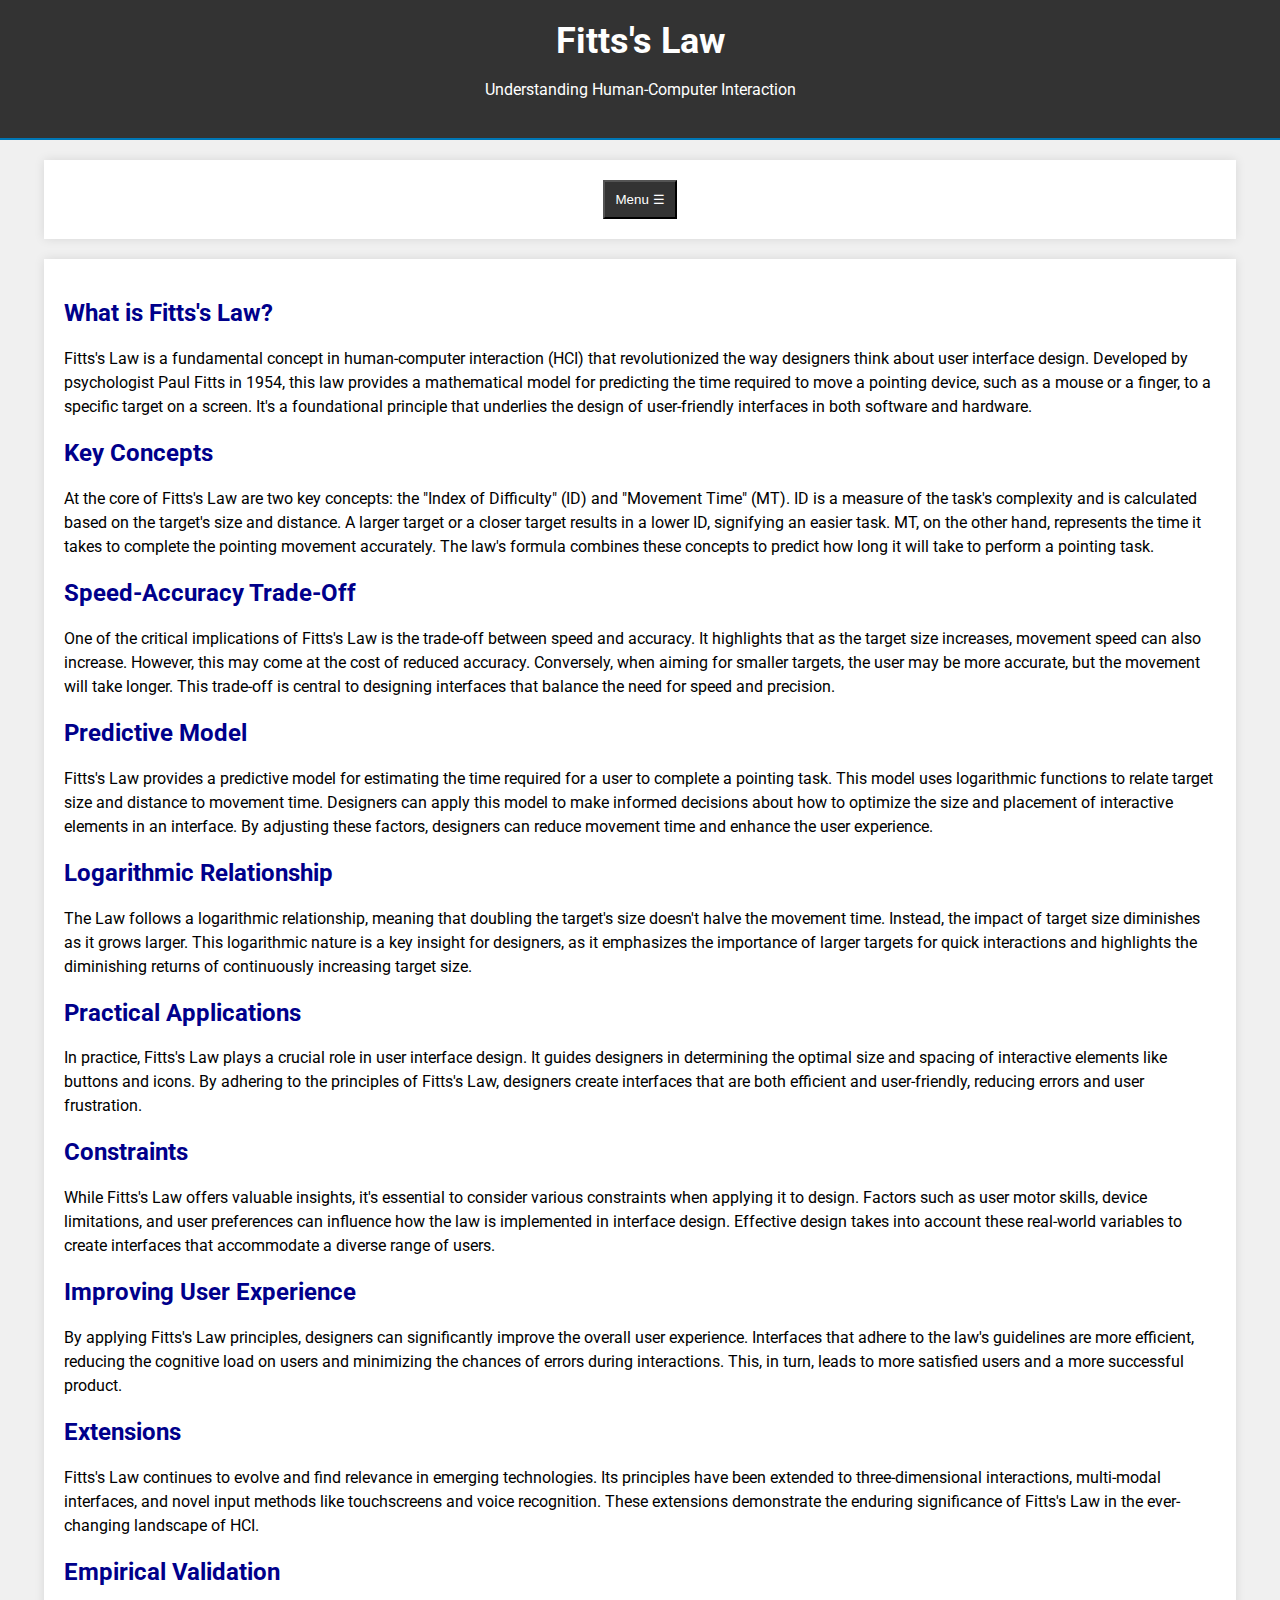
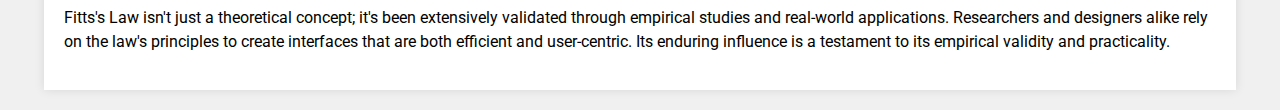
==== index.html @ daea5f19 "add basic styles and page text content" ====
<!DOCTYPE html>
<html lang="en">

<head>
  <meta charset="UTF-8">
  <meta name="viewport" content="width=device-width, initial-scale=1.0">
  <title>Fitts's Law - Understanding Human-Computer Interaction</title>
  <link rel="stylesheet" href="./styles/css/style.css">
  <meta name="description"
    content="Learn about Fitts's Law, a fundamental principle in human-computer interaction (HCI) and ergonomics that describes the relationship between target size, distance, and interaction time.">
  <meta name="keywords" content="Fitts's Law, HCI, human-computer interaction, ergonomics, user interface design">
  <meta name="author" content="Your Name">
  <meta name="robots" content="index, follow">
  <meta name="googlebot" content="index, follow">
  <meta name="bingbot" content="index, follow">
  <meta name="apple-mobile-web-app-capable" content="yes">
  <meta name="theme-color" content="#333">
  <link rel="icon" type="image/png" href="favicon.png"> <!-- Replace with your favicon image -->
  <link rel="canonical" href="https://www.yourwebsite.com/fitts-law"> <!-- Replace with your website URL -->
  <link href="https://fonts.googleapis.com/css?family=Roboto:400,700&display=swap" rel="stylesheet">
</head>

<body>
  <header>
    <h1>Fitts's Law</h1>
    <p>Understanding Human-Computer Interaction</p>
  </header>
  <div class="menu-container">
    <button class="menu-button" id="toggleMenuButton">Menu &#9776;</button>
  </div>
  <nav>
    <a href="#whatis">What is Fitts's Law?</a>
    <a href="#keyconcepts">Key Concepts</a>
    <a href="#speedaccuracy">Speed-Accuracy Trade-Off</a>
    <a href="#predictivemodel">Predictive Model</a>
    <a href="#logarithmic">Logarithmic Relationship</a>
    <a href="#practicalapplications">Practical Applications</a>
    <a href="#constraints">Constraints</a>
    <a href="#userexperience">Improving User Experience</a>
    <a href="#extensions">Extensions</a>
    <a href="#validation">Empirical Validation</a>
  </nav>
  <div class="container">
    <section id="whatis">
      <h2 style="color: #0077B6;">What is Fitts's Law?</h2>
      <p>Fitts's Law is a fundamental concept in human-computer interaction (HCI) that revolutionized the way designers
        think
        about user interface design. Developed by psychologist Paul Fitts in 1954, this law provides a mathematical
        model
        for predicting the time required to move a pointing device, such as a mouse or a finger, to a specific target on
        a
        screen. It's a foundational principle that underlies the design of user-friendly interfaces in both software and
        hardware.</p>
    </section>
    <section id="keyconcepts">
      <h2 style="color: #41B883;">Key Concepts</h2>
      <p>At the core of Fitts's Law are two key concepts: the "Index of Difficulty" (ID) and "Movement Time" (MT). ID is
        a
        measure of the task's complexity and is calculated based on the target's size and distance. A larger target or a
        closer target results in a lower ID, signifying an easier task. MT, on the other hand, represents the time it
        takes
        to complete the pointing movement accurately. The law's formula combines these concepts to predict how long it
        will
        take to perform a pointing task.</p>
    </section>
    <section id="speedaccuracy">
      <h2 style="color: #FFAA00;">Speed-Accuracy Trade-Off</h2>
      <p>One of the critical implications of Fitts's Law is the trade-off between speed and accuracy. It highlights that
        as
        the target size increases, movement speed can also increase. However, this may come at the cost of reduced
        accuracy.
        Conversely, when aiming for smaller targets, the user may be more accurate, but the movement will take longer.
        This
        trade-off is central to designing interfaces that balance the need for speed and precision.</p>
    </section>
    <section id="predictivemodel">
      <h2 style="color: #0077B6;">Predictive Model</h2>
      <p>
        Fitts's Law provides a predictive model for estimating the time required for a user to complete a pointing task.
        This model uses logarithmic functions to relate target size and distance to movement time. Designers can apply
        this
        model to make informed decisions about how to optimize the size and placement of interactive elements in an
        interface. By adjusting these factors, designers can reduce movement time and enhance the user experience.
      </p>
    </section>
    <section id="logarithmic">
      <h2 style="color: #41B883;">Logarithmic Relationship</h2>
      <p>The Law follows a logarithmic relationship, meaning that doubling the target's size doesn't halve the movement
        time.
        Instead, the impact of target size diminishes as it grows larger. This logarithmic nature is a key insight for
        designers, as it emphasizes the importance of larger targets for quick interactions and highlights the
        diminishing
        returns of continuously increasing target size.</p>
    </section>
    <section id="practicalapplications">
      <h2 style="color: #FFAA00;">Practical Applications</h2>
      <p> In practice, Fitts's Law plays a crucial role in user interface design. It guides designers in determining the
        optimal size and spacing of interactive elements like buttons and icons. By adhering to the principles of
        Fitts's
        Law, designers create interfaces that are both efficient and user-friendly, reducing errors and user
        frustration.</p>
    </section>
    <section id="constraints">
      <h2 style="color: #0077B6;">Constraints</h2>
      <p>While Fitts's Law offers valuable insights, it's essential to consider various constraints when applying it to
        design. Factors such as user motor skills, device limitations, and user preferences can influence how the law is
        implemented in interface design. Effective design takes into account these real-world variables to create
        interfaces
        that accommodate a diverse range of users.
      </p>
    </section>
    <section id="userexperience">
      <h2 style="color: #41B883;">Improving User Experience</h2>
      <p>By applying Fitts's Law principles, designers can significantly improve the overall user experience. Interfaces
        that
        adhere to the law's guidelines are more efficient, reducing the cognitive load on users and minimizing the
        chances
        of errors during interactions. This, in turn, leads to more satisfied users and a more successful product.</p>
    </section>
    <section id="extensions">
      <h2 style="color: #FFAA00;">Extensions</h2>
      <p>Fitts's Law continues to evolve and find relevance in emerging technologies. Its principles have been extended
        to
        three-dimensional interactions, multi-modal interfaces, and novel input methods like touchscreens and voice
        recognition. These extensions demonstrate the enduring significance of Fitts's Law in the ever-changing
        landscape of
        HCI.</p>
    </section>
    <section id="validation">
      <h2 style="color: #0077B6;">Empirical Validation</h2>
      <p>Fitts's Law isn't just a theoretical concept; it's been extensively validated through empirical studies and
        real-world applications. Researchers and designers alike rely on the law's principles to create interfaces
        that are both efficient and user-centric. Its enduring influence is a testament to its empirical validity and
        practicality.</p>
    </section>
  </div>
  <script>
    const menuButton = document.getElementById("toggleMenuButton");
    const nav = document.querySelector("nav");

    menuButton.addEventListener("click", () => {
      nav.style.display = nav.style.display === "block" ? "none" : "block";
    });
  </script>
</body>

</html>

<!-- Primary Color (Blue):

Hex Code: #0077B6
Description: This is a medium to dark blue color, which provides a strong and appealing primary color for your design.
Secondary Color (Green):

Hex Code: #41B883
Description: This green color is distinct from the primary color and provides a visually appealing contrast.
Accent Color (Orange):

Hex Code: #FFAA00
Description: An orange accent color adds vibrancy and contrast to your design without causing confusion for colorblind users.
Neutral Background (Gray):

Hex Code: #333333
Description: A dark gray background color serves as a visually comfortable and accessible backdrop for your content. -->
---- styles/css/style.css ----
body,
html {
  padding: 0;
  margin: 0;
}

.hero {
  background-color: #D1E5A8;
}

body {
  font-family: "Roboto", sans-serif;
  margin: 0;
  padding: 0;
  background-color: #f0f0f0;
}

header {
  background-color: #333;
  color: #fff;
  text-align: center;
  padding: 20px 0;
  /* Improved header styles */
  border-bottom: 2px solid #0077B6;
}

h1 {
  font-size: 36px;
  margin: 0;
}

.container, .menu-container {
  max-width: 90%;
  margin: 20px auto;
  padding: 20px;
  background-color: #fff;
  box-shadow: 0px 0px 10px rgba(0, 0, 0, 0.1);
}

h2 {
  font-size: 24px;
  margin-top: 20px;
  /* Section color */
  color: darkblue !important;
}

h3 {
  font-size: 20px;
  margin-top: 10px;
  /* Section color */
  color: #FFAA00; /* Orange */
}

p {
  font-size: 16px;
  line-height: 1.5;
}

ul {
  list-style-type: disc;
  margin-left: 20px;
}

nav {
  background-color: #333;
  color: #fff;
  text-align: center;
  padding: 10px 0;
  display: none;
  /* Refined navigation menu styles */
  border-top: 2px solid #0077B6;
}

nav a {
  color: #fff;
  text-decoration: none;
  margin: 0 20px;
  font-weight: bold;
  font-size: 18px;
  /* Smooth hover effect */
  transition: color 0.3s ease-in-out;
}

nav a:hover {
  text-decoration: underline;
  color: #0077B6; /* Accent color */
}

.menu-button {
  background-color: #333;
  color: #fff;
  padding: 10px;
  cursor: pointer;
}

.menu-button:hover {
  background-color: #444;
}

/* Center-align the menu button using flexbox */
.menu-container {
  display: flex;
  justify-content: center;
  align-items: center;
}/*# sourceMappingURL=style.css.map */
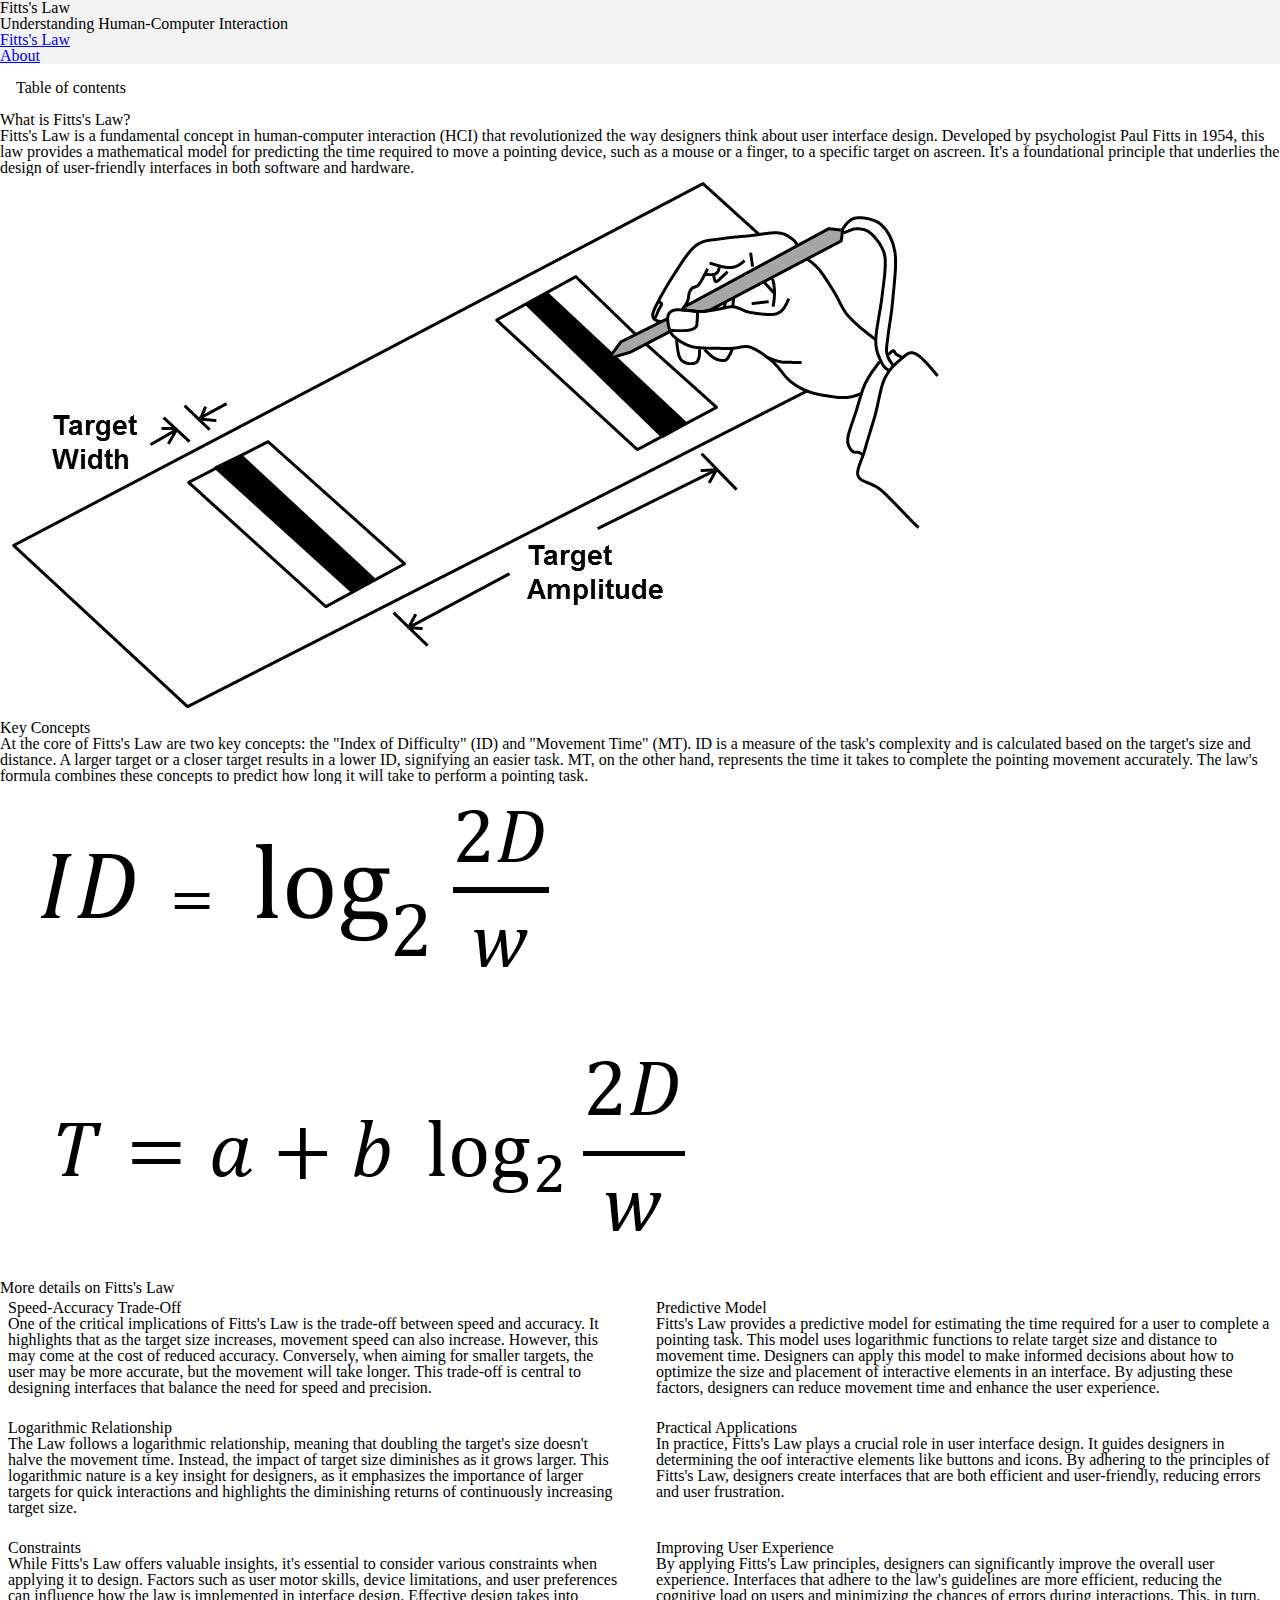
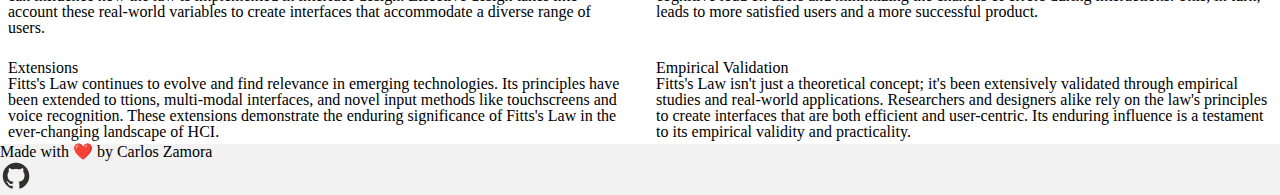
==== commit b628db9d: "add new page and remove innecesary code" ====
--- a/index.html
+++ b/index.html
@@ -6,159 +6,184 @@
   <meta name="viewport" content="width=device-width, initial-scale=1.0">
   <title>Fitts's Law - Understanding Human-Computer Interaction</title>
   <link rel="stylesheet" href="./styles/css/style.css">
-  <meta name="description"
-    content="Learn about Fitts's Law, a fundamental principle in human-computer interaction (HCI) and ergonomics that describes the relationship between target size, distance, and interaction time.">
-  <meta name="keywords" content="Fitts's Law, HCI, human-computer interaction, ergonomics, user interface design">
-  <meta name="author" content="Your Name">
-  <meta name="robots" content="index, follow">
-  <meta name="googlebot" content="index, follow">
-  <meta name="bingbot" content="index, follow">
-  <meta name="apple-mobile-web-app-capable" content="yes">
-  <meta name="theme-color" content="#333">
-  <link rel="icon" type="image/png" href="favicon.png"> <!-- Replace with your favicon image -->
-  <link rel="canonical" href="https://www.yourwebsite.com/fitts-law"> <!-- Replace with your website URL -->
-  <link href="https://fonts.googleapis.com/css?family=Roboto:400,700&display=swap" rel="stylesheet">
 </head>
 
 <body>
-  <header>
+  <header class="header">
     <h1>Fitts's Law</h1>
     <p>Understanding Human-Computer Interaction</p>
+    <nav>
+      <ul>
+        <li><a href="./index.html">Fitts's Law</a></li>
+        <li><a href="./about.html">About</a></li>
+      </ul>
+    </nav>
   </header>
-  <div class="menu-container">
-    <button class="menu-button" id="toggleMenuButton">Menu &#9776;</button>
-  </div>
-  <nav>
-    <a href="#whatis">What is Fitts's Law?</a>
-    <a href="#keyconcepts">Key Concepts</a>
-    <a href="#speedaccuracy">Speed-Accuracy Trade-Off</a>
-    <a href="#predictivemodel">Predictive Model</a>
-    <a href="#logarithmic">Logarithmic Relationship</a>
-    <a href="#practicalapplications">Practical Applications</a>
-    <a href="#constraints">Constraints</a>
-    <a href="#userexperience">Improving User Experience</a>
-    <a href="#extensions">Extensions</a>
-    <a href="#validation">Empirical Validation</a>
-  </nav>
-  <div class="container">
-    <section id="whatis">
-      <h2 style="color: #0077B6;">What is Fitts's Law?</h2>
-      <p>Fitts's Law is a fundamental concept in human-computer interaction (HCI) that revolutionized the way designers
-        think
-        about user interface design. Developed by psychologist Paul Fitts in 1954, this law provides a mathematical
-        model
-        for predicting the time required to move a pointing device, such as a mouse or a finger, to a specific target on
-        a
-        screen. It's a foundational principle that underlies the design of user-friendly interfaces in both software and
-        hardware.</p>
+  <details>
+    <summary>
+      <h2>Table of contents</h2>
+    </summary>
+    <div>
+      <nav>
+        <ul>
+          <li><a href="#what-is">What is Fitts's Law?</a></li>
+          <li><a href="#key-concepts">Key Concepts</a></li>
+          <li>
+            <a href="#more-details">More details on Fitts's Law</a>
+            <ul>
+              <li><a href="#speed-accuracy">Speed-Accuracy Trade-Off</a></li>
+              <li><a href="#predictive-model">Predictive Model</a></li>
+              <li><a href="#logarithmic">Logarithmic Relationship</a></li>
+              <li><a href="#practical-applications">Practical Applications</a></li>
+              <li><a href="#constraints">Constraints</a></li>
+              <li><a href="#user-experience">Improving User Experience</a></li>
+              <li><a href="#extensions">Extensions</a></li>
+              <li><a href="#validation">Empirical Validation</a></li>
+            </ul>
+          </li>
+        </ul>
+      </nav>
+    </div>
+  </details>
+
+  <main>
+    <section id="what-is">
+      <h2>What is Fitts's Law?</h2>
+      <p>
+        Fitts's Law is a fundamental concept in human-computer interaction (HCI) that revolutionized the way designers
+        think about user interface design. Developed by psychologist Paul Fitts in 1954, this law provides a
+        mathematical
+        model for predicting the time required to move a pointing device, such as a mouse or a finger, to a specific
+        target on
+        ascreen. It's a foundational principle that underlies the design of user-friendly interfaces in both software
+        and
+        hardware.
+      </p>
+      <img src="./images/fitts-law.jpg">
     </section>
-    <section id="keyconcepts">
-      <h2 style="color: #41B883;">Key Concepts</h2>
-      <p>At the core of Fitts's Law are two key concepts: the "Index of Difficulty" (ID) and "Movement Time" (MT). ID is
+    <section id="key-concepts">
+      <h2>Key Concepts</h2>
+      <p>
+        At the core of Fitts's Law are two key concepts: the "Index of Difficulty" (ID) and "Movement Time" (MT). ID is
         a
         measure of the task's complexity and is calculated based on the target's size and distance. A larger target or a
         closer target results in a lower ID, signifying an easier task. MT, on the other hand, represents the time it
         takes
         to complete the pointing movement accurately. The law's formula combines these concepts to predict how long it
         will
-        take to perform a pointing task.</p>
+        take to perform a pointing task.
+      </p>
+      <img src="images/formula-id.png">
+      <img src="images/formula-mt.png">
     </section>
-    <section id="speedaccuracy">
-      <h2 style="color: #FFAA00;">Speed-Accuracy Trade-Off</h2>
-      <p>One of the critical implications of Fitts's Law is the trade-off between speed and accuracy. It highlights that
-        as
-        the target size increases, movement speed can also increase. However, this may come at the cost of reduced
-        accuracy.
-        Conversely, when aiming for smaller targets, the user may be more accurate, but the movement will take longer.
-        This
-        trade-off is central to designing interfaces that balance the need for speed and precision.</p>
+    <section>
+      <h2 id="more-details">More details on Fitts's Law</h2>
+      <div class="grid">
+
+
+        <section id="speed-accuracy">
+          <h2>Speed-Accuracy Trade-Off</h2>
+          <p>One of the critical implications of Fitts's Law is the trade-off between speed and accuracy. It highlights
+            that
+            as
+            the target size increases, movement speed can also increase. However, this may come at the cost of reduced
+            accuracy.
+            Conversely, when aiming for smaller targets, the user may be more accurate, but the movement will take
+            longer.
+            This
+            trade-off is central to designing interfaces that balance the need for speed and precision.</p>
+        </section>
+        <section id="predictive-model">
+          <h2>Predictive Model</h2>
+          <p>
+            Fitts's Law provides a predictive model for estimating the time required for a user to complete a pointing
+            task.
+            This model uses logarithmic functions to relate target size and distance to movement time. Designers can
+            apply
+            this
+            model to make informed decisions about how to optimize the size and placement of interactive elements in an
+            interface. By adjusting these factors, designers can reduce movement time and enhance the user experience.
+          </p>
+        </section>
+        <section id="logarithmic">
+          <h2>Logarithmic Relationship</h2>
+          <p>The Law follows a logarithmic relationship, meaning that doubling the target's size doesn't halve the
+            movement
+            time.
+            Instead, the impact of target size diminishes as it grows larger. This logarithmic nature is a key insight
+            for
+            designers, as it emphasizes the importance of larger targets for quick interactions and highlights the
+            diminishing
+            returns of continuously increasing target size.</p>
+        </section>
+        <section id="practical-applications">
+          <h2>Practical Applications</h2>
+          <p> In practice, Fitts's Law plays a crucial role in user interface design. It guides designers in determining
+            the
+            oof interactive elements like buttons and icons. By adhering to the principles of
+            Fitts's
+            Law, designers create interfaces that are both efficient and user-friendly, reducing errors and user
+            frustration.</p>
+        </section>
+        <section id="constraints">
+          <h2>Constraints</h2>
+          <p>While Fitts's Law offers valuable insights, it's essential to consider various constraints when applying it
+            to
+            design. Factors such as user motor skills, device limitations, and user preferences can influence how the
+            law
+            is
+            implemented in interface design. Effective design takes into account these real-world variables to create
+            interfaces
+            that accommodate a diverse range of users.
+          </p>
+        </section>
+        <section id="user-experience">
+          <h2>Improving User Experience</h2>
+          <p>By applying Fitts's Law principles, designers can significantly improve the overall user experience.
+            Interfaces
+            that
+            adhere to the law's guidelines are more efficient, reducing the cognitive load on users and minimizing the
+            chances
+            of errors during interactions. This, in turn, leads to more satisfied users and a more successful product.
+          </p>
+        </section>
+        <section id="extensions">
+          <h2>Extensions</h2>
+          <p>Fitts's Law continues to evolve and find relevance in emerging technologies. Its principles have been
+            extended
+            to
+            ttions, multi-modal interfaces, and novel input methods like touchscreens and voice
+            recognition. These extensions demonstrate the enduring significance of Fitts's Law in the ever-changing
+            landscape of
+            HCI.</p>
+        </section>
+        <section id="validation">
+          <h2>Empirical Validation</h2>
+          <p>Fitts's Law isn't just a theoretical concept; it's been extensively validated through empirical studies and
+            real-world applications. Researchers and designers alike rely on the law's principles to create interfaces
+            that are both efficient and user-centric. Its enduring influence is a testament to its empirical validity
+            and
+            practicality.</p>
+        </section>
+      </div>
     </section>
-    <section id="predictivemodel">
-      <h2 style="color: #0077B6;">Predictive Model</h2>
-      <p>
-        Fitts's Law provides a predictive model for estimating the time required for a user to complete a pointing task.
-        This model uses logarithmic functions to relate target size and distance to movement time. Designers can apply
-        this
-        model to make informed decisions about how to optimize the size and placement of interactive elements in an
-        interface. By adjusting these factors, designers can reduce movement time and enhance the user experience.
-      </p>
-    </section>
-    <section id="logarithmic">
-      <h2 style="color: #41B883;">Logarithmic Relationship</h2>
-      <p>The Law follows a logarithmic relationship, meaning that doubling the target's size doesn't halve the movement
-        time.
-        Instead, the impact of target size diminishes as it grows larger. This logarithmic nature is a key insight for
-        designers, as it emphasizes the importance of larger targets for quick interactions and highlights the
-        diminishing
-        returns of continuously increasing target size.</p>
-    </section>
-    <section id="practicalapplications">
-      <h2 style="color: #FFAA00;">Practical Applications</h2>
-      <p> In practice, Fitts's Law plays a crucial role in user interface design. It guides designers in determining the
-        optimal size and spacing of interactive elements like buttons and icons. By adhering to the principles of
-        Fitts's
-        Law, designers create interfaces that are both efficient and user-friendly, reducing errors and user
-        frustration.</p>
-    </section>
-    <section id="constraints">
-      <h2 style="color: #0077B6;">Constraints</h2>
-      <p>While Fitts's Law offers valuable insights, it's essential to consider various constraints when applying it to
-        design. Factors such as user motor skills, device limitations, and user preferences can influence how the law is
-        implemented in interface design. Effective design takes into account these real-world variables to create
-        interfaces
-        that accommodate a diverse range of users.
-      </p>
-    </section>
-    <section id="userexperience">
-      <h2 style="color: #41B883;">Improving User Experience</h2>
-      <p>By applying Fitts's Law principles, designers can significantly improve the overall user experience. Interfaces
-        that
-        adhere to the law's guidelines are more efficient, reducing the cognitive load on users and minimizing the
-        chances
-        of errors during interactions. This, in turn, leads to more satisfied users and a more successful product.</p>
-    </section>
-    <section id="extensions">
-      <h2 style="color: #FFAA00;">Extensions</h2>
-      <p>Fitts's Law continues to evolve and find relevance in emerging technologies. Its principles have been extended
-        to
-        three-dimensional interactions, multi-modal interfaces, and novel input methods like touchscreens and voice
-        recognition. These extensions demonstrate the enduring significance of Fitts's Law in the ever-changing
-        landscape of
-        HCI.</p>
-    </section>
-    <section id="validation">
-      <h2 style="color: #0077B6;">Empirical Validation</h2>
-      <p>Fitts's Law isn't just a theoretical concept; it's been extensively validated through empirical studies and
-        real-world applications. Researchers and designers alike rely on the law's principles to create interfaces
-        that are both efficient and user-centric. Its enduring influence is a testament to its empirical validity and
-        practicality.</p>
-    </section>
-  </div>
-  <script>
-    const menuButton = document.getElementById("toggleMenuButton");
-    const nav = document.querySelector("nav");
-
-    menuButton.addEventListener("click", () => {
-      nav.style.display = nav.style.display === "block" ? "none" : "block";
-    });
-  </script>
+  </main>
+  <footer class="footer">
+    <p>Made with ❤️ by Carlos Zamora</p>
+    <nav>
+      <ul>
+        <li>
+          <a href="https://github.com/CarlosZamora14">
+            <svg width="32" height="32" viewBox="0 0 32 32" fill="none" xmlns="http://www.w3.org/2000/svg">
+              <path fill-rule="evenodd" clip-rule="evenodd"
+                d="M16.0347 2.66663C8.68936 2.66663 2.73602 8.61996 2.73602 15.9653C2.73602 21.84 6.54536 26.8253 11.8307 28.5853C12.496 28.7053 12.736 28.296 12.736 27.944C12.736 27.628 12.7254 26.7906 12.7214 25.6826C9.02136 26.4853 8.24002 23.8986 8.24002 23.8986C7.63736 22.3626 6.76402 21.9533 6.76402 21.9533C5.55736 21.128 6.85602 21.1466 6.85602 21.1466C8.19202 21.24 8.89202 22.5173 8.89202 22.5173C10.0787 24.5493 12.0067 23.9626 12.7614 23.6226C12.8827 22.7626 13.2294 22.176 13.608 21.844C10.656 21.5093 7.55202 20.368 7.55202 15.2706C7.55202 13.8213 8.07069 12.632 8.91736 11.704C8.78269 11.3666 8.32269 10.0133 9.04936 8.18396C9.04936 8.18396 10.1654 7.82529 12.7054 9.54529C13.7901 9.25019 14.9091 9.09955 16.0334 9.09729C17.1576 9.09912 18.2767 9.24976 19.3614 9.54529C21.9027 7.82396 23.0174 8.18396 23.0174 8.18396C23.744 10.0133 23.288 11.3666 23.1494 11.704C24.0027 12.632 24.5147 13.82 24.5147 15.2706C24.5147 20.3813 21.408 21.504 18.4454 21.8333C18.9187 22.244 19.3454 23.0546 19.3454 24.2946C19.3454 26.0733 19.3294 27.508 19.3294 27.944C19.3294 28.3 19.5667 28.7133 20.2454 28.5826C25.528 26.82 29.3334 21.8386 29.3334 15.9653C29.3334 8.61996 23.38 2.66663 16.0347 2.66663Z"
+                fill="#342F2F" />
+            </svg>
+          </a>
+        </li>
+      </ul>
+    </nav>
+  </footer>
 </body>
 
-</html>
-
-<!-- Primary Color (Blue):
-
-Hex Code: #0077B6
-Description: This is a medium to dark blue color, which provides a strong and appealing primary color for your design.
-Secondary Color (Green):
-
-Hex Code: #41B883
-Description: This green color is distinct from the primary color and provides a visually appealing contrast.
-Accent Color (Orange):
-
-Hex Code: #FFAA00
-Description: An orange accent color adds vibrancy and contrast to your design without causing confusion for colorblind users.
-Neutral Background (Gray):
-
-Hex Code: #333333
-Description: A dark gray background color serves as a visually comfortable and accessible backdrop for your content. -->+</html>--- a/styles/css/style.css
+++ b/styles/css/style.css
@@ -1,105 +1,112 @@
+html,
 body,
-html {
+div,
+span,
+h1,
+h2,
+h3,
+p,
+a,
+ul,
+li,
+img,
+article,
+details,
+figure,
+figcaption,
+footer,
+header,
+nav,
+output,
+section,
+summary {
+  margin: 0;
   padding: 0;
-  margin: 0;
+  border: 0;
+  font-size: 100%;
+  font: inherit;
+  vertical-align: baseline;
 }
 
-.hero {
-  background-color: #D1E5A8;
+article,
+details,
+figcaption,
+figure,
+footer,
+header,
+menu,
+nav,
+section {
+  display: block;
 }
 
 body {
-  font-family: "Roboto", sans-serif;
-  margin: 0;
-  padding: 0;
-  background-color: #f0f0f0;
+  line-height: 1;
 }
 
-header {
-  background-color: #333;
-  color: #fff;
-  text-align: center;
-  padding: 20px 0;
-  /* Improved header styles */
-  border-bottom: 2px solid #0077B6;
+ol,
+ul {
+  list-style: none;
 }
 
-h1 {
-  font-size: 36px;
-  margin: 0;
+html {
+  box-sizing: border-box;
 }
 
-.container, .menu-container {
-  max-width: 90%;
-  margin: 20px auto;
-  padding: 20px;
-  background-color: #fff;
-  box-shadow: 0px 0px 10px rgba(0, 0, 0, 0.1);
+*,
+*::before,
+*::after {
+  box-sizing: inherit;
 }
 
-h2 {
-  font-size: 24px;
-  margin-top: 20px;
-  /* Section color */
-  color: darkblue !important;
+img {
+  max-width: 100%;
 }
 
-h3 {
-  font-size: 20px;
-  margin-top: 10px;
-  /* Section color */
-  color: #FFAA00; /* Orange */
+:root {
+  --green-clr: #44AA99;
+  --yellow-clr: #DDCC77;
+  --pink-clr: #CC6677;
+  --purple-clr: #AA4499;
+  --blue-clr: #0872A7;
+  --light-clr: #F2F2F2;
+  --white-clr: #FFFFFF;
+  --gray-clr: #807E7E;
+  --black-color: #342F2F;
 }
 
-p {
-  font-size: 16px;
-  line-height: 1.5;
+.header {
+  background-color: var(--light-clr);
 }
 
-ul {
-  list-style-type: disc;
-  margin-left: 20px;
+.grid {
+  display: grid;
+  grid-template-columns: 1fr;
+  gap: 1rem;
+}
+.grid section {
+  padding: 0.25rem 0.5rem;
+}
+@media only screen and (min-width: 48rem) {
+  .grid {
+    grid-template-columns: 1fr 1fr;
+  }
 }
 
-nav {
-  background-color: #333;
-  color: #fff;
-  text-align: center;
-  padding: 10px 0;
+details {
+  padding: 1rem;
+}
+details > summary {
+  cursor: pointer;
+  list-style-type: none;
+}
+details > summary::-webkit-details-marker {
   display: none;
-  /* Refined navigation menu styles */
-  border-top: 2px solid #0077B6;
+}
+details > summary h2 {
+  display: inline;
 }
 
-nav a {
-  color: #fff;
-  text-decoration: none;
-  margin: 0 20px;
-  font-weight: bold;
-  font-size: 18px;
-  /* Smooth hover effect */
-  transition: color 0.3s ease-in-out;
-}
-
-nav a:hover {
-  text-decoration: underline;
-  color: #0077B6; /* Accent color */
-}
-
-.menu-button {
-  background-color: #333;
-  color: #fff;
-  padding: 10px;
-  cursor: pointer;
-}
-
-.menu-button:hover {
-  background-color: #444;
-}
-
-/* Center-align the menu button using flexbox */
-.menu-container {
-  display: flex;
-  justify-content: center;
-  align-items: center;
+.footer {
+  background-color: var(--light-clr);
 }/*# sourceMappingURL=style.css.map */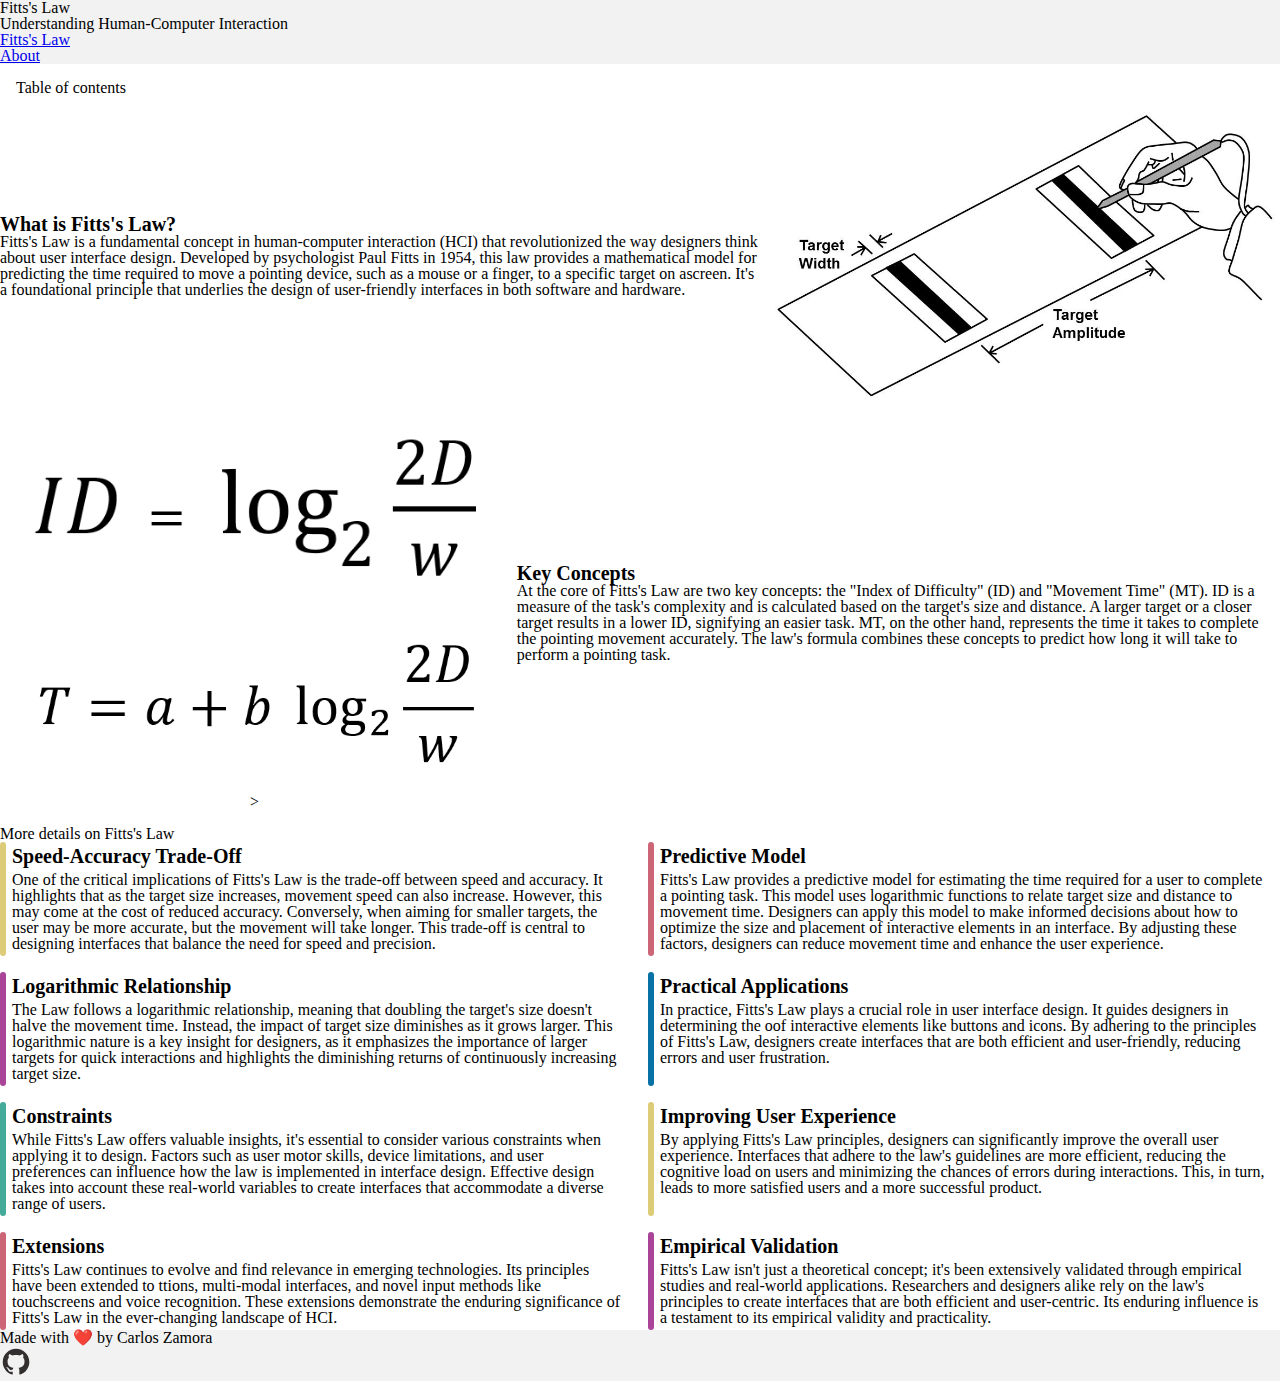
==== commit 0c32d115: "add css styles to the grid and main content sections" ====
--- a/index.html
+++ b/index.html
@@ -46,44 +46,57 @@
     </div>
   </details>
 
-  <main>
-    <section id="what-is">
-      <h2>What is Fitts's Law?</h2>
-      <p>
-        Fitts's Law is a fundamental concept in human-computer interaction (HCI) that revolutionized the way designers
-        think about user interface design. Developed by psychologist Paul Fitts in 1954, this law provides a
-        mathematical
-        model for predicting the time required to move a pointing device, such as a mouse or a finger, to a specific
-        target on
-        ascreen. It's a foundational principle that underlies the design of user-friendly interfaces in both software
-        and
-        hardware.
-      </p>
-      <img src="./images/fitts-law.jpg">
+  <main class="main-content">
+    <section id="what-is" class="main-content__section">
+      <div class="main-content__section__body">
+        <h2 class="main-content__section__title">What is Fitts's Law?</h2>
+        <p class="main-content__section__paragraph">
+          Fitts's Law is a fundamental concept in human-computer interaction (HCI) that revolutionized the way designers
+          think about user interface design. Developed by psychologist Paul Fitts in 1954, this law provides a
+          mathematical
+          model for predicting the time required to move a pointing device, such as a mouse or a finger, to a specific
+          target on
+          ascreen. It's a foundational principle that underlies the design of user-friendly interfaces in both software
+          and
+          hardware.
+        </p>
+      </div>
+      <figure class="main-content__section__figure">
+        <img src="./images/fitts-law.jpg" class="main-content__section__img">
+      </figure>
     </section>
-    <section id="key-concepts">
-      <h2>Key Concepts</h2>
-      <p>
-        At the core of Fitts's Law are two key concepts: the "Index of Difficulty" (ID) and "Movement Time" (MT). ID is
-        a
-        measure of the task's complexity and is calculated based on the target's size and distance. A larger target or a
-        closer target results in a lower ID, signifying an easier task. MT, on the other hand, represents the time it
-        takes
-        to complete the pointing movement accurately. The law's formula combines these concepts to predict how long it
-        will
-        take to perform a pointing task.
-      </p>
-      <img src="images/formula-id.png">
-      <img src="images/formula-mt.png">
+    <section id="key-concepts" class="main-content__section">
+      <div class="main-content__section__body">
+        <h2 class="main-content__section__title">Key Concepts</h2>
+        <p class="main-content__section__paragraph">
+          At the core of Fitts's Law are two key concepts: the "Index of Difficulty" (ID) and "Movement Time" (MT). ID
+          is
+          a
+          measure of the task's complexity and is calculated based on the target's size and distance. A larger target or
+          a
+          closer target results in a lower ID, signifying an easier task. MT, on the other hand, represents the time it
+          takes
+          to complete the pointing movement accurately. The law's formula combines these concepts to predict how long it
+          will
+          take to perform a pointing task.
+        </p>
+      </div>
+      <div class="main-content__section__images-container">
+        <figure class="main-content__section__figure">
+          <img src="./images/formula-id.png" class="main-content__section__img">
+        </figure>
+        <figure class="main-content__section__figure">
+          <img src="./images/formula-mt.png" class="main-content__section__img">
+        </figure>>
+      </div>
     </section>
     <section>
       <h2 id="more-details">More details on Fitts's Law</h2>
       <div class="grid">
-
-
-        <section id="speed-accuracy">
-          <h2>Speed-Accuracy Trade-Off</h2>
-          <p>One of the critical implications of Fitts's Law is the trade-off between speed and accuracy. It highlights
+        <section id="speed-accuracy" class="grid__section">
+          <h2 class="grid__section-heading">Speed-Accuracy Trade-Off</h2>
+          <p class="grid__section-text">One of the critical implications of Fitts's Law is the trade-off between speed
+            and accuracy. It highlights
             that
             as
             the target size increases, movement speed can also increase. However, this may come at the cost of reduced
@@ -93,9 +106,9 @@
             This
             trade-off is central to designing interfaces that balance the need for speed and precision.</p>
         </section>
-        <section id="predictive-model">
-          <h2>Predictive Model</h2>
-          <p>
+        <section id="predictive-model" class="grid__section">
+          <h2 class="grid__section-heading">Predictive Model</h2>
+          <p class="grid__section-text">
             Fitts's Law provides a predictive model for estimating the time required for a user to complete a pointing
             task.
             This model uses logarithmic functions to relate target size and distance to movement time. Designers can
@@ -105,9 +118,10 @@
             interface. By adjusting these factors, designers can reduce movement time and enhance the user experience.
           </p>
         </section>
-        <section id="logarithmic">
-          <h2>Logarithmic Relationship</h2>
-          <p>The Law follows a logarithmic relationship, meaning that doubling the target's size doesn't halve the
+        <section id="logarithmic" class="grid__section">
+          <h2 class="grid__section-heading">Logarithmic Relationship</h2>
+          <p class="grid__section-text">The Law follows a logarithmic relationship, meaning that doubling the target's
+            size doesn't halve the
             movement
             time.
             Instead, the impact of target size diminishes as it grows larger. This logarithmic nature is a key insight
@@ -116,18 +130,20 @@
             diminishing
             returns of continuously increasing target size.</p>
         </section>
-        <section id="practical-applications">
-          <h2>Practical Applications</h2>
-          <p> In practice, Fitts's Law plays a crucial role in user interface design. It guides designers in determining
+        <section id="practical-applications" class="grid__section">
+          <h2 class="grid__section-heading">Practical Applications</h2>
+          <p class="grid__section-text"> In practice, Fitts's Law plays a crucial role in user interface design. It
+            guides designers in determining
             the
             oof interactive elements like buttons and icons. By adhering to the principles of
             Fitts's
             Law, designers create interfaces that are both efficient and user-friendly, reducing errors and user
             frustration.</p>
         </section>
-        <section id="constraints">
-          <h2>Constraints</h2>
-          <p>While Fitts's Law offers valuable insights, it's essential to consider various constraints when applying it
+        <section id="constraints" class="grid__section" class="grid__section">
+          <h2 class="grid__section-heading">Constraints</h2>
+          <p class="grid__section-text">While Fitts's Law offers valuable insights, it's essential to consider various
+            constraints when applying it
             to
             design. Factors such as user motor skills, device limitations, and user preferences can influence how the
             law
@@ -137,9 +153,10 @@
             that accommodate a diverse range of users.
           </p>
         </section>
-        <section id="user-experience">
-          <h2>Improving User Experience</h2>
-          <p>By applying Fitts's Law principles, designers can significantly improve the overall user experience.
+        <section id="user-experience" class="grid__section">
+          <h2 class="grid__section-heading">Improving User Experience</h2>
+          <p class="grid__section-text">By applying Fitts's Law principles, designers can significantly improve the
+            overall user experience.
             Interfaces
             that
             adhere to the law's guidelines are more efficient, reducing the cognitive load on users and minimizing the
@@ -147,9 +164,10 @@
             of errors during interactions. This, in turn, leads to more satisfied users and a more successful product.
           </p>
         </section>
-        <section id="extensions">
-          <h2>Extensions</h2>
-          <p>Fitts's Law continues to evolve and find relevance in emerging technologies. Its principles have been
+        <section id="extensions" class="grid__section">
+          <h2 class="grid__section-heading">Extensions</h2>
+          <p class="grid__section-text">Fitts's Law continues to evolve and find relevance in emerging technologies. Its
+            principles have been
             extended
             to
             ttions, multi-modal interfaces, and novel input methods like touchscreens and voice
@@ -157,9 +175,10 @@
             landscape of
             HCI.</p>
         </section>
-        <section id="validation">
-          <h2>Empirical Validation</h2>
-          <p>Fitts's Law isn't just a theoretical concept; it's been extensively validated through empirical studies and
+        <section id="validation" class="grid__section">
+          <h2 class="grid__section-heading">Empirical Validation</h2>
+          <p class="grid__section-text">Fitts's Law isn't just a theoretical concept; it's been extensively validated
+            through empirical studies and
             real-world applications. Researchers and designers alike rely on the law's principles to create interfaces
             that are both efficient and user-centric. Its enduring influence is a testament to its empirical validity
             and
--- a/styles/css/style.css
+++ b/styles/css/style.css
@@ -84,8 +84,41 @@
   grid-template-columns: 1fr;
   gap: 1rem;
 }
-.grid section {
-  padding: 0.25rem 0.5rem;
+.grid__section {
+  position: relative;
+  padding: 0.25rem 0.75rem;
+}
+.grid__section::before {
+  content: "";
+  position: absolute;
+  width: 6px;
+  height: 100%;
+  border-radius: 1rem;
+  left: 0;
+  top: 0;
+}
+.grid__section:nth-child(5n)::before {
+  background-color: var(--green-clr);
+}
+.grid__section:nth-child(5n+1)::before {
+  background-color: var(--yellow-clr);
+}
+.grid__section:nth-child(5n+2)::before {
+  background-color: var(--pink-clr);
+}
+.grid__section:nth-child(5n+3)::before {
+  background-color: var(--purple-clr);
+}
+.grid__section:nth-child(5n+4)::before {
+  background-color: var(--blue-clr);
+}
+.grid__section-heading {
+  font-size: 1.25rem;
+  font-weight: 700;
+}
+.grid__section-text {
+  color: var(--black-clr);
+  margin-top: 0.375rem;
 }
 @media only screen and (min-width: 48rem) {
   .grid {
@@ -107,6 +140,58 @@
   display: inline;
 }
 
+.main-content > * + * {
+  margin-top: 1rem;
+}
+.main-content__section {
+  display: flex;
+  flex-direction: column;
+  align-items: center;
+  justify-content: space-between;
+  gap: 0.5rem;
+}
+.main-content__section__title {
+  font-size: 1.25rem;
+  font-weight: 700;
+}
+.main-content__section__paragraph {
+  color: var(--black-clr);
+}
+.main-content__section__figure {
+  display: flex;
+  align-items: center;
+  justify-content: center;
+}
+.main-content__section__images-container {
+  display: flex;
+  flex-direction: column;
+  align-items: center;
+}
+@media only screen and (min-width: 20rem) {
+  .main-content__section__images-container {
+    flex-direction: row;
+  }
+}
+@media only screen and (min-width: 48rem) {
+  .main-content__section__images-container {
+    flex-direction: column;
+  }
+}
+@media only screen and (min-width: 48rem) {
+  .main-content__section {
+    flex-direction: row;
+  }
+  .main-content__section:nth-child(even) {
+    flex-flow: row-reverse;
+  }
+  .main-content__section > *:nth-child(1) {
+    width: 60%;
+  }
+  .main-content__section > *:nth-child(2) {
+    width: 40%;
+  }
+}
+
 .footer {
   background-color: var(--light-clr);
 }/*# sourceMappingURL=style.css.map */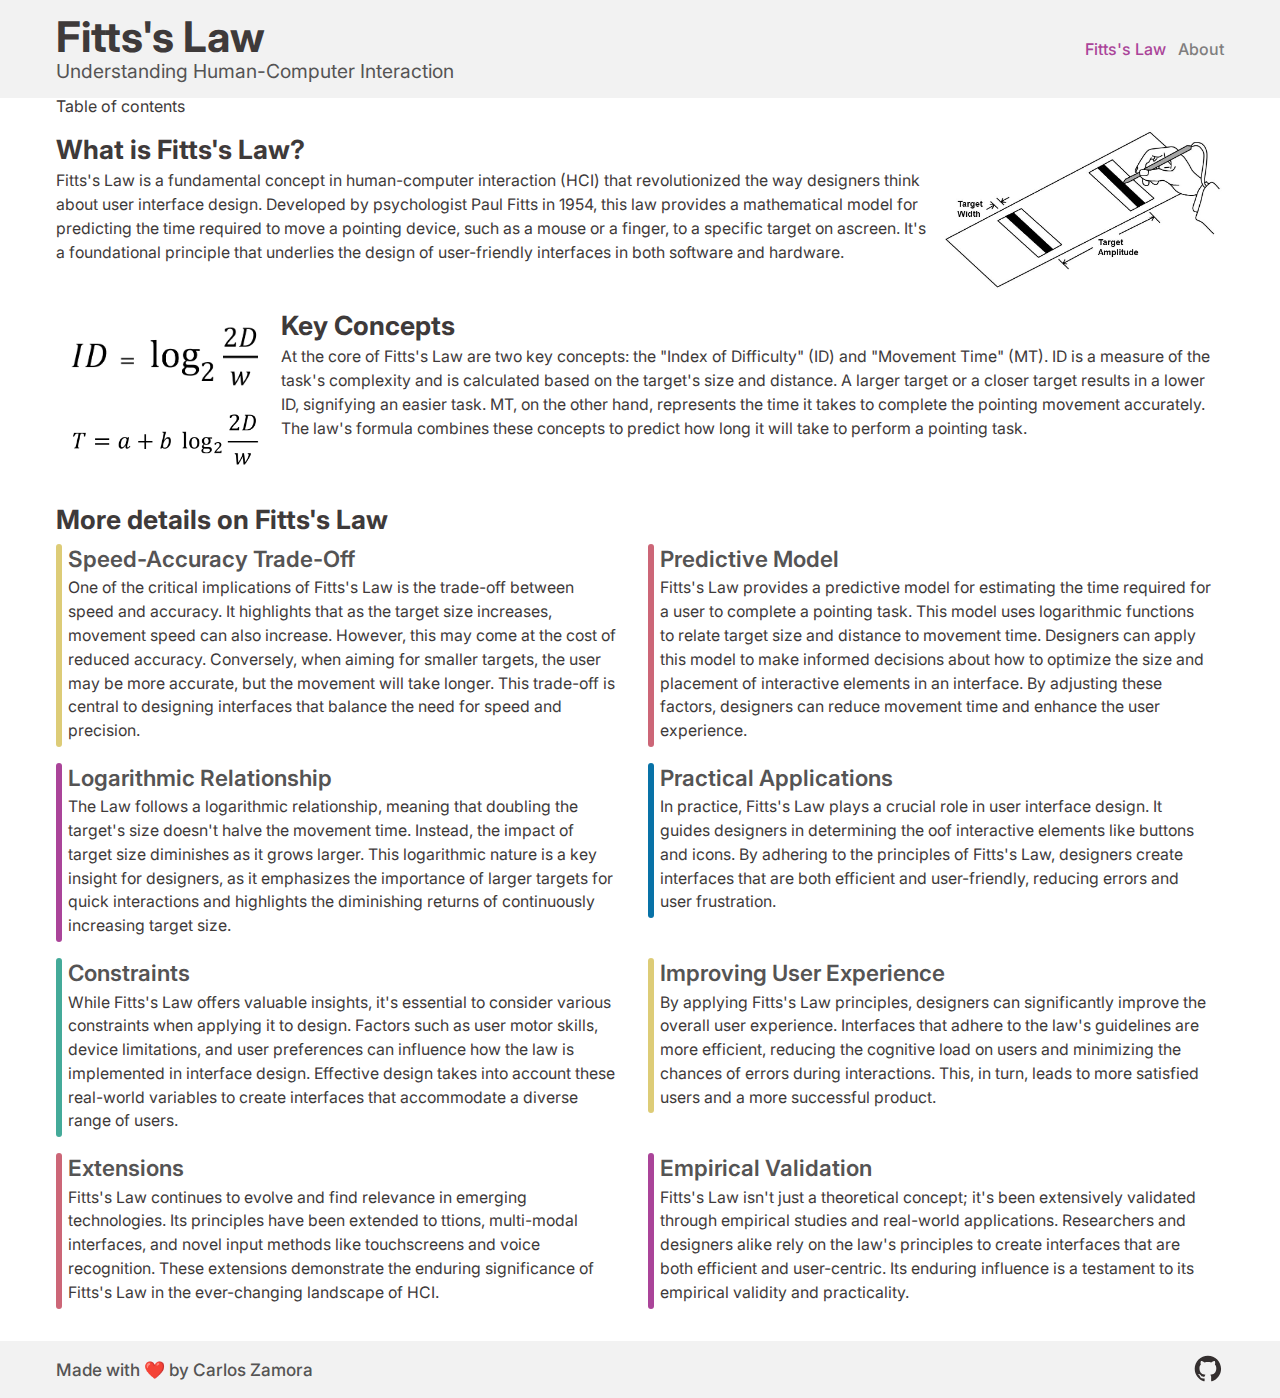
==== commit 3747131a: "implement responsive typography, new font family and include styles to the header and footer section" ====
--- a/index.html
+++ b/index.html
@@ -6,20 +6,27 @@
   <meta name="viewport" content="width=device-width, initial-scale=1.0">
   <title>Fitts's Law - Understanding Human-Computer Interaction</title>
   <link rel="stylesheet" href="./styles/css/style.css">
+  <link href="https://fonts.googleapis.com/css?family=Inter:regular,500,600,700" rel="stylesheet" />
 </head>
 
 <body>
   <header class="header">
-    <h1>Fitts's Law</h1>
-    <p>Understanding Human-Computer Interaction</p>
-    <nav>
-      <ul>
-        <li><a href="./index.html">Fitts's Law</a></li>
-        <li><a href="./about.html">About</a></li>
-      </ul>
-    </nav>
+    <div class="container header__content">
+      <div>
+        <h1 class="header__title">Fitts's Law</h1>
+        <p class="header__subtitle">Understanding Human-Computer Interaction</p>
+      </div>
+      <nav class="header__navbar">
+        <ul class="header__navbar-list">
+          <li class="header__navbar-item"><a href="./index.html" class="active">Fitts's Law</a></li>
+          <li class="header__navbar-item"><a href="./about.html">About</a></li>
+        </ul>
+      </nav>
+    </div>
   </header>
-  <details>
+
+
+  <details class="container">
     <summary>
       <h2>Table of contents</h2>
     </summary>
@@ -46,7 +53,7 @@
     </div>
   </details>
 
-  <main class="main-content">
+  <main class="main-content container">
     <section id="what-is" class="main-content__section">
       <div class="main-content__section__body">
         <h2 class="main-content__section__title">What is Fitts's Law?</h2>
@@ -87,11 +94,11 @@
         </figure>
         <figure class="main-content__section__figure">
           <img src="./images/formula-mt.png" class="main-content__section__img">
-        </figure>>
+        </figure>
       </div>
     </section>
     <section>
-      <h2 id="more-details">More details on Fitts's Law</h2>
+      <h2 id="more-details" class="main-content__section__title">More details on Fitts's Law</h2>
       <div class="grid">
         <section id="speed-accuracy" class="grid__section">
           <h2 class="grid__section-heading">Speed-Accuracy Trade-Off</h2>
@@ -188,20 +195,22 @@
     </section>
   </main>
   <footer class="footer">
-    <p>Made with ❤️ by Carlos Zamora</p>
-    <nav>
-      <ul>
-        <li>
-          <a href="https://github.com/CarlosZamora14">
-            <svg width="32" height="32" viewBox="0 0 32 32" fill="none" xmlns="http://www.w3.org/2000/svg">
-              <path fill-rule="evenodd" clip-rule="evenodd"
-                d="M16.0347 2.66663C8.68936 2.66663 2.73602 8.61996 2.73602 15.9653C2.73602 21.84 6.54536 26.8253 11.8307 28.5853C12.496 28.7053 12.736 28.296 12.736 27.944C12.736 27.628 12.7254 26.7906 12.7214 25.6826C9.02136 26.4853 8.24002 23.8986 8.24002 23.8986C7.63736 22.3626 6.76402 21.9533 6.76402 21.9533C5.55736 21.128 6.85602 21.1466 6.85602 21.1466C8.19202 21.24 8.89202 22.5173 8.89202 22.5173C10.0787 24.5493 12.0067 23.9626 12.7614 23.6226C12.8827 22.7626 13.2294 22.176 13.608 21.844C10.656 21.5093 7.55202 20.368 7.55202 15.2706C7.55202 13.8213 8.07069 12.632 8.91736 11.704C8.78269 11.3666 8.32269 10.0133 9.04936 8.18396C9.04936 8.18396 10.1654 7.82529 12.7054 9.54529C13.7901 9.25019 14.9091 9.09955 16.0334 9.09729C17.1576 9.09912 18.2767 9.24976 19.3614 9.54529C21.9027 7.82396 23.0174 8.18396 23.0174 8.18396C23.744 10.0133 23.288 11.3666 23.1494 11.704C24.0027 12.632 24.5147 13.82 24.5147 15.2706C24.5147 20.3813 21.408 21.504 18.4454 21.8333C18.9187 22.244 19.3454 23.0546 19.3454 24.2946C19.3454 26.0733 19.3294 27.508 19.3294 27.944C19.3294 28.3 19.5667 28.7133 20.2454 28.5826C25.528 26.82 29.3334 21.8386 29.3334 15.9653C29.3334 8.61996 23.38 2.66663 16.0347 2.66663Z"
-                fill="#342F2F" />
-            </svg>
-          </a>
-        </li>
-      </ul>
-    </nav>
+    <div class="container footer__content">
+      <p class="footer__author">Made with ❤️ by Carlos Zamora</p>
+      <nav class="footer__socials">
+        <ul>
+          <li>
+            <a href="https://github.com/CarlosZamora14">
+              <svg class="footer__socials-svg" width="32" height="32" viewBox="0 0 32 32" fill="none" xmlns="http://www.w3.org/2000/svg">
+                <path fill-rule="evenodd" clip-rule="evenodd"
+                  d="M16.0347 2.66663C8.68936 2.66663 2.73602 8.61996 2.73602 15.9653C2.73602 21.84 6.54536 26.8253 11.8307 28.5853C12.496 28.7053 12.736 28.296 12.736 27.944C12.736 27.628 12.7254 26.7906 12.7214 25.6826C9.02136 26.4853 8.24002 23.8986 8.24002 23.8986C7.63736 22.3626 6.76402 21.9533 6.76402 21.9533C5.55736 21.128 6.85602 21.1466 6.85602 21.1466C8.19202 21.24 8.89202 22.5173 8.89202 22.5173C10.0787 24.5493 12.0067 23.9626 12.7614 23.6226C12.8827 22.7626 13.2294 22.176 13.608 21.844C10.656 21.5093 7.55202 20.368 7.55202 15.2706C7.55202 13.8213 8.07069 12.632 8.91736 11.704C8.78269 11.3666 8.32269 10.0133 9.04936 8.18396C9.04936 8.18396 10.1654 7.82529 12.7054 9.54529C13.7901 9.25019 14.9091 9.09955 16.0334 9.09729C17.1576 9.09912 18.2767 9.24976 19.3614 9.54529C21.9027 7.82396 23.0174 8.18396 23.0174 8.18396C23.744 10.0133 23.288 11.3666 23.1494 11.704C24.0027 12.632 24.5147 13.82 24.5147 15.2706C24.5147 20.3813 21.408 21.504 18.4454 21.8333C18.9187 22.244 19.3454 23.0546 19.3454 24.2946C19.3454 26.0733 19.3294 27.508 19.3294 27.944C19.3294 28.3 19.5667 28.7133 20.2454 28.5826C25.528 26.82 29.3334 21.8386 29.3334 15.9653C29.3334 8.61996 23.38 2.66663 16.0347 2.66663Z"
+                  fill="#342F2F" />
+              </svg>
+            </a>
+          </li>
+        </ul>
+      </nav>
+    </div>
   </footer>
 </body>
 
--- a/styles/css/style.css
+++ b/styles/css/style.css
@@ -72,20 +72,207 @@
   --light-clr: #F2F2F2;
   --white-clr: #FFFFFF;
   --gray-clr: #807E7E;
-  --black-color: #342F2F;
+  --dark-gray-clr: #555454;
+  --black-clr: #3e3a3a;
+}
+
+:root {
+  --default-fs: 1rem;
+  --tiny-fs: calc(var(--default-fs) * 0.75);
+  --mini-fs: calc(var(--default-fs) * 0.8125);
+  --small-fs: calc(var(--default-fs) * 0.9125);
+  --big-fs: calc(var(--default-fs) * 1.0625);
+  --large-fs: calc(var(--default-fs) * 1.125);
+  --huge-fs: calc(var(--default-fs) * 1.25);
+  --svg-fs: calc(var(--default-fs) * 1.5);
+  --enormous-fs: calc(var(--default-fs) * 2);
+}
+@media screen and (min-width: 20rem) {
+  :root {
+    --default-fs: calc(1rem + 3 * ((100vw - 20rem) / 560));
+  }
+}
+@media screen and (min-width: 90rem) {
+  :root {
+    --default-fs: 1.375rem;
+  }
+}
+
+html {
+  font-family: "Inter", sans-serif;
+}
+
+.container {
+  padding: 0 max(0.25rem, 2vw);
+}
+@media only screen and (min-width: 20rem) {
+  .container {
+    width: 96%;
+    max-width: 90rem;
+    padding: 0;
+    margin: 0 auto;
+  }
+}
+@media only screen and (min-width: 34rem) {
+  .container {
+    width: 94.8%;
+  }
+}
+@media only screen and (min-width: 48rem) {
+  .container {
+    width: 93.6%;
+  }
+}
+@media only screen and (min-width: 62rem) {
+  .container {
+    width: 92.4%;
+  }
+}
+@media only screen and (min-width: 76rem) {
+  .container {
+    width: 91.2%;
+  }
+}
+@media only screen and (min-width: 90rem) {
+  .container {
+    width: 90%;
+  }
 }
 
 .header {
   background-color: var(--light-clr);
+  padding: 1rem 0;
+}
+.header__content {
+  display: flex;
+  flex-direction: column;
+  align-items: center;
+  justify-content: space-between;
+  text-align: center;
+}
+@media only screen and (min-width: 48rem) {
+  .header__content {
+    text-align: start;
+    flex-direction: row;
+  }
+}
+.header__title {
+  font-size: var(--enormous-fs);
+  font-weight: 700;
+}
+.header__subtitle {
+  margin-top: 0.25rem;
+  font-size: var(--small-fs);
+  color: var(--dark-gray-clr);
+}
+.header__navbar {
+  margin-top: 1rem;
+}
+.header__navbar-item a {
+  color: var(--gray-clr);
+  text-decoration: none;
+  font-weight: 500;
+}
+.header__navbar-item a.active {
+  color: var(--purple-clr);
+}
+.header__navbar-list {
+  display: flex;
+  align-items: center;
+  justify-content: space-between;
+  gap: 0.75rem;
+}
+@media only screen and (min-width: 48rem) {
+  .header__navbar {
+    margin-top: 0;
+  }
+}
+
+details {
+  padding: 1rem;
+}
+details > summary {
+  cursor: pointer;
+  list-style-type: none;
+}
+details > summary::-webkit-details-marker {
+  display: none;
+}
+details > summary h2 {
+  display: inline;
+}
+
+.main-content {
+  margin-top: 1rem;
+  margin-bottom: auto;
+}
+.main-content > * + * {
+  margin-top: 1rem;
+}
+.main-content__section {
+  display: flex;
+  flex-direction: column;
+  align-items: center;
+  justify-content: space-between;
+  gap: 0.5rem;
+}
+.main-content__section__body {
+  line-height: 1.5;
+  font-size: var(--tiny-fs);
+}
+.main-content__section__title {
+  font-size: var(--huge-fs);
+  font-weight: 700;
+}
+.main-content__section__figure {
+  display: flex;
+  align-items: center;
+  justify-content: center;
+}
+.main-content__section__img {
+  max-height: 10rem;
+}
+.main-content__section__images-container {
+  display: flex;
+  flex-direction: column;
+  align-items: center;
+  padding: 0.75rem 0;
+}
+.main-content__section__images-container img {
+  max-height: 5rem;
+}
+@media only screen and (min-width: 20rem) {
+  .main-content__section__images-container {
+    flex-direction: row;
+  }
+}
+@media only screen and (min-width: 48rem) {
+  .main-content__section__images-container {
+    flex-direction: column;
+  }
+}
+@media only screen and (min-width: 48rem) {
+  .main-content__section {
+    flex-direction: row;
+    align-items: flex-start;
+  }
+  .main-content__section > *:last-child {
+    flex: 1 0 auto;
+  }
+  .main-content__section:nth-child(even) {
+    flex-flow: row-reverse;
+  }
 }
 
 .grid {
   display: grid;
   grid-template-columns: 1fr;
   gap: 1rem;
+  margin-top: 0.75rem;
 }
 .grid__section {
   position: relative;
+  align-self: flex-start;
   padding: 0.25rem 0.75rem;
 }
 .grid__section::before {
@@ -113,12 +300,14 @@
   background-color: var(--blue-clr);
 }
 .grid__section-heading {
-  font-size: 1.25rem;
-  font-weight: 700;
+  color: var(--dark-gray-clr);
+  font-size: var(--big-fs);
+  font-weight: 600;
 }
 .grid__section-text {
-  color: var(--black-clr);
   margin-top: 0.375rem;
+  line-height: 1.5;
+  font-size: var(--tiny-fs);
 }
 @media only screen and (min-width: 48rem) {
   .grid {
@@ -126,72 +315,36 @@
   }
 }
 
-details {
-  padding: 1rem;
-}
-details > summary {
-  cursor: pointer;
-  list-style-type: none;
-}
-details > summary::-webkit-details-marker {
-  display: none;
-}
-details > summary h2 {
-  display: inline;
-}
-
-.main-content > * + * {
-  margin-top: 1rem;
-}
-.main-content__section {
-  display: flex;
-  flex-direction: column;
-  align-items: center;
-  justify-content: space-between;
-  gap: 0.5rem;
-}
-.main-content__section__title {
-  font-size: 1.25rem;
-  font-weight: 700;
-}
-.main-content__section__paragraph {
-  color: var(--black-clr);
-}
-.main-content__section__figure {
-  display: flex;
-  align-items: center;
-  justify-content: center;
-}
-.main-content__section__images-container {
-  display: flex;
-  flex-direction: column;
-  align-items: center;
-}
-@media only screen and (min-width: 20rem) {
-  .main-content__section__images-container {
-    flex-direction: row;
-  }
-}
-@media only screen and (min-width: 48rem) {
-  .main-content__section__images-container {
-    flex-direction: column;
-  }
-}
-@media only screen and (min-width: 48rem) {
-  .main-content__section {
-    flex-direction: row;
-  }
-  .main-content__section:nth-child(even) {
-    flex-flow: row-reverse;
-  }
-  .main-content__section > *:nth-child(1) {
-    width: 60%;
-  }
-  .main-content__section > *:nth-child(2) {
-    width: 40%;
-  }
-}
-
 .footer {
   background-color: var(--light-clr);
+  padding: 0.75rem 0;
+  margin-top: 2rem;
+}
+.footer__content {
+  display: flex;
+  flex-direction: column;
+  align-items: center;
+  justify-content: space-between;
+  gap: 0.75rem;
+}
+@media only screen and (min-width: 36rem) {
+  .footer__content {
+    flex-direction: row;
+  }
+}
+.footer__author {
+  color: var(--dark-gray-clr);
+  font-size: var(--mini-fs);
+  font-weight: 500;
+}
+.footer__socials-svg {
+  width: var(--svg-fs);
+  height: auto;
+}
+
+body {
+  display: flex;
+  flex-direction: column;
+  min-height: 100vh;
+  color: var(--black-clr);
 }/*# sourceMappingURL=style.css.map */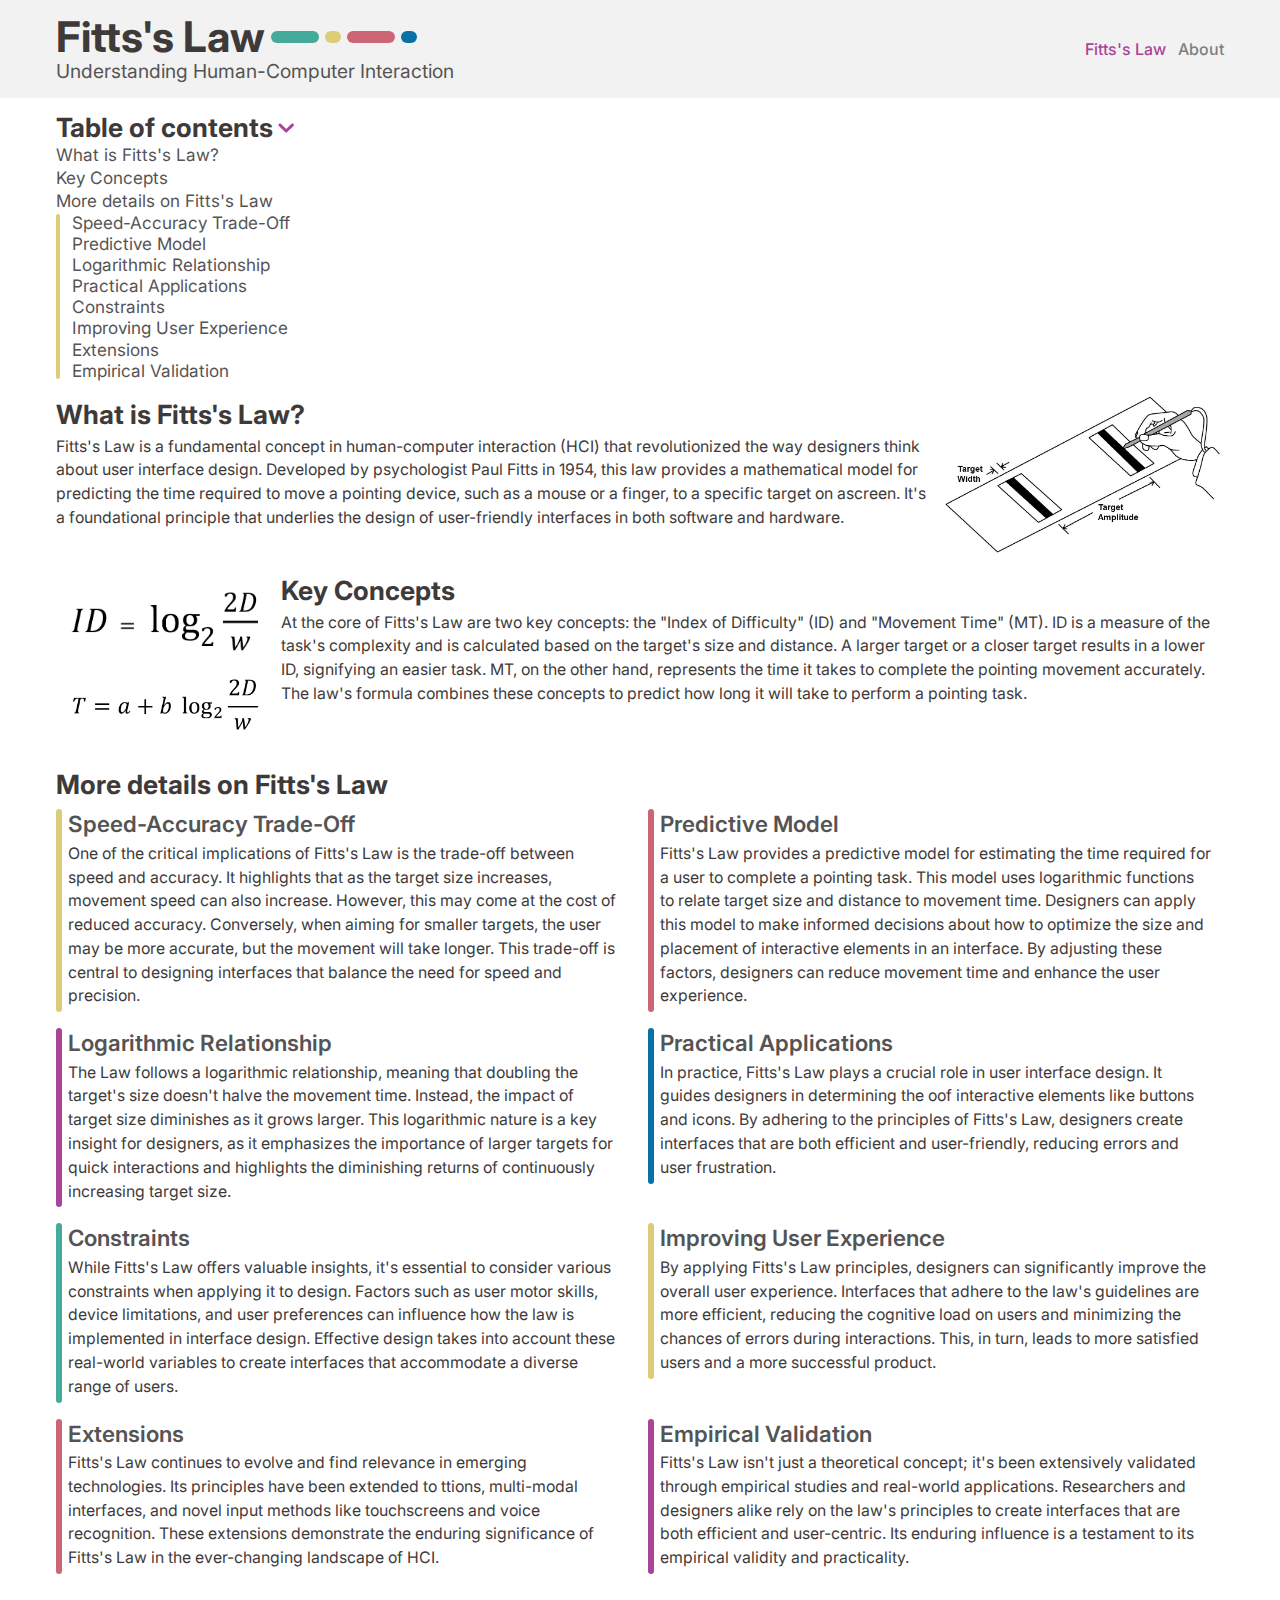
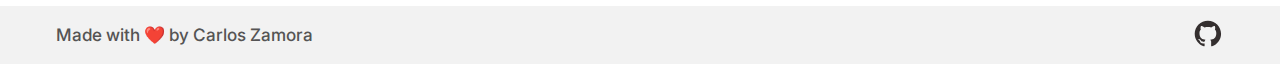
==== commit a509ce86: "add styles for table of contents and anchors" ====
--- a/index.html
+++ b/index.html
@@ -13,7 +13,11 @@
   <header class="header">
     <div class="container header__content">
       <div>
-        <h1 class="header__title">Fitts's Law</h1>
+        <h1 class="header__title header__title--index">
+          Fitts's Law
+          <span></span>
+          <span></span>
+        </h1>
         <p class="header__subtitle">Understanding Human-Computer Interaction</p>
       </div>
       <nav class="header__navbar">
@@ -26,26 +30,31 @@
   </header>
 
 
-  <details class="container">
-    <summary>
-      <h2>Table of contents</h2>
+  <details class="container toc" open>
+    <summary class="toc__summary">
+      <h2 class="toc__title">Table of contents</h2>
+      <svg class="toc__svg" width="32" height="32" viewBox="0 0 32 32" fill="none" xmlns="http://www.w3.org/2000/svg">
+        <path
+          d="M24.7744 19.9232C24.0768 20.6368 23.1056 20.6928 22.2528 19.9232L16 13.928L9.7472 19.9232C8.8944 20.6928 7.9216 20.6368 7.2288 19.9232C6.5312 19.2112 6.576 18.008 7.2288 17.3392C7.8784 16.6704 14.7408 10.136 14.7408 10.136C14.9042 9.96662 15.1001 9.83192 15.3167 9.73991C15.5333 9.64791 15.7663 9.60049 16.0016 9.60049C16.2369 9.60049 16.4699 9.64791 16.6865 9.73991C16.9031 9.83192 17.099 9.96662 17.2624 10.136C17.2624 10.136 24.1216 16.6704 24.7744 17.3392C25.4288 18.008 25.472 19.2112 24.7744 19.9232Z"
+          fill="#AA4499" />
+      </svg>
     </summary>
-    <div>
+    <div class="toc__content">
       <nav>
-        <ul>
-          <li><a href="#what-is">What is Fitts's Law?</a></li>
-          <li><a href="#key-concepts">Key Concepts</a></li>
+        <ul class="toc__list">
+          <li><a href="#what-is" class="toc__list-link">What is Fitts's Law?</a></li>
+          <li><a href="#key-concepts" class="toc__list-link">Key Concepts</a></li>
           <li>
-            <a href="#more-details">More details on Fitts's Law</a>
-            <ul>
-              <li><a href="#speed-accuracy">Speed-Accuracy Trade-Off</a></li>
-              <li><a href="#predictive-model">Predictive Model</a></li>
-              <li><a href="#logarithmic">Logarithmic Relationship</a></li>
-              <li><a href="#practical-applications">Practical Applications</a></li>
-              <li><a href="#constraints">Constraints</a></li>
-              <li><a href="#user-experience">Improving User Experience</a></li>
-              <li><a href="#extensions">Extensions</a></li>
-              <li><a href="#validation">Empirical Validation</a></li>
+            <a href="#more-details" class="toc__list-link">More details on Fitts's Law</a>
+            <ul class="toc__sublist">
+              <li><a href="#speed-accuracy" class="toc__list-link">Speed-Accuracy Trade-Off</a></li>
+              <li><a href="#predictive-model" class="toc__list-link">Predictive Model</a></li>
+              <li><a href="#logarithmic" class="toc__list-link">Logarithmic Relationship</a></li>
+              <li><a href="#practical-applications" class="toc__list-link">Practical Applications</a></li>
+              <li><a href="#constraints" class="toc__list-link">Constraints</a></li>
+              <li><a href="#user-experience" class="toc__list-link">Improving User Experience</a></li>
+              <li><a href="#extensions" class="toc__list-link">Extensions</a></li>
+              <li><a href="#validation" class="toc__list-link">Empirical Validation</a></li>
             </ul>
           </li>
         </ul>
@@ -56,7 +65,10 @@
   <main class="main-content container">
     <section id="what-is" class="main-content__section">
       <div class="main-content__section__body">
-        <h2 class="main-content__section__title">What is Fitts's Law?</h2>
+        <h2 class="main-content__section__title">
+          What is Fitts's Law?
+          <a class="anchor" href="#what-is"></a>
+        </h2>
         <p class="main-content__section__paragraph">
           Fitts's Law is a fundamental concept in human-computer interaction (HCI) that revolutionized the way designers
           think about user interface design. Developed by psychologist Paul Fitts in 1954, this law provides a
@@ -74,7 +86,10 @@
     </section>
     <section id="key-concepts" class="main-content__section">
       <div class="main-content__section__body">
-        <h2 class="main-content__section__title">Key Concepts</h2>
+        <h2 class="main-content__section__title">
+          Key Concepts
+          <a class="anchor" href="#key-concepts"></a>
+        </h2>
         <p class="main-content__section__paragraph">
           At the core of Fitts's Law are two key concepts: the "Index of Difficulty" (ID) and "Movement Time" (MT). ID
           is
@@ -97,11 +112,17 @@
         </figure>
       </div>
     </section>
-    <section>
-      <h2 id="more-details" class="main-content__section__title">More details on Fitts's Law</h2>
+    <section id="more-details">
+      <h2 class="main-content__section__title">
+        More details on Fitts's Law
+        <a class="anchor" href="#more-details"></a>
+      </h2>
       <div class="grid">
         <section id="speed-accuracy" class="grid__section">
-          <h2 class="grid__section-heading">Speed-Accuracy Trade-Off</h2>
+          <h2 class="grid__section-heading">
+            Speed-Accuracy Trade-Off
+            <a class="anchor" href="#speed-accuracy"></a>
+          </h2>
           <p class="grid__section-text">One of the critical implications of Fitts's Law is the trade-off between speed
             and accuracy. It highlights
             that
@@ -114,7 +135,10 @@
             trade-off is central to designing interfaces that balance the need for speed and precision.</p>
         </section>
         <section id="predictive-model" class="grid__section">
-          <h2 class="grid__section-heading">Predictive Model</h2>
+          <h2 class="grid__section-heading">
+            Predictive Model
+            <a class="anchor" href="#predictive-model"></a>
+          </h2>
           <p class="grid__section-text">
             Fitts's Law provides a predictive model for estimating the time required for a user to complete a pointing
             task.
@@ -126,7 +150,10 @@
           </p>
         </section>
         <section id="logarithmic" class="grid__section">
-          <h2 class="grid__section-heading">Logarithmic Relationship</h2>
+          <h2 class="grid__section-heading">
+            Logarithmic Relationship
+            <a class="anchor" href="#logarithmic"></a>
+          </h2>
           <p class="grid__section-text">The Law follows a logarithmic relationship, meaning that doubling the target's
             size doesn't halve the
             movement
@@ -138,7 +165,10 @@
             returns of continuously increasing target size.</p>
         </section>
         <section id="practical-applications" class="grid__section">
-          <h2 class="grid__section-heading">Practical Applications</h2>
+          <h2 class="grid__section-heading">
+            Practical Applications
+            <a class="anchor" href="#practical-applications"></a>
+          </h2>
           <p class="grid__section-text"> In practice, Fitts's Law plays a crucial role in user interface design. It
             guides designers in determining
             the
@@ -148,7 +178,10 @@
             frustration.</p>
         </section>
         <section id="constraints" class="grid__section" class="grid__section">
-          <h2 class="grid__section-heading">Constraints</h2>
+          <h2 class="grid__section-heading">
+            Constraints
+            <a class="anchor" href="#constraints"></a>
+          </h2>
           <p class="grid__section-text">While Fitts's Law offers valuable insights, it's essential to consider various
             constraints when applying it
             to
@@ -161,7 +194,10 @@
           </p>
         </section>
         <section id="user-experience" class="grid__section">
-          <h2 class="grid__section-heading">Improving User Experience</h2>
+          <h2 class="grid__section-heading">
+            Improving User Experience
+            <a class="anchor" href="#user-experience"></a>
+          </h2>
           <p class="grid__section-text">By applying Fitts's Law principles, designers can significantly improve the
             overall user experience.
             Interfaces
@@ -172,7 +208,10 @@
           </p>
         </section>
         <section id="extensions" class="grid__section">
-          <h2 class="grid__section-heading">Extensions</h2>
+          <h2 class="grid__section-heading">
+            Extensions
+            <a class="anchor" href="#extensions"></a>
+          </h2>
           <p class="grid__section-text">Fitts's Law continues to evolve and find relevance in emerging technologies. Its
             principles have been
             extended
@@ -183,7 +222,10 @@
             HCI.</p>
         </section>
         <section id="validation" class="grid__section">
-          <h2 class="grid__section-heading">Empirical Validation</h2>
+          <h2 class="grid__section-heading">
+            Empirical Validation
+            <a class="anchor" href="#validation"></a>
+          </h2>
           <p class="grid__section-text">Fitts's Law isn't just a theoretical concept; it's been extensively validated
             through empirical studies and
             real-world applications. Researchers and designers alike rely on the law's principles to create interfaces
@@ -201,7 +243,8 @@
         <ul>
           <li>
             <a href="https://github.com/CarlosZamora14">
-              <svg class="footer__socials-svg" width="32" height="32" viewBox="0 0 32 32" fill="none" xmlns="http://www.w3.org/2000/svg">
+              <svg class="footer__socials-svg" width="32" height="32" viewBox="0 0 32 32" fill="none"
+                xmlns="http://www.w3.org/2000/svg">
                 <path fill-rule="evenodd" clip-rule="evenodd"
                   d="M16.0347 2.66663C8.68936 2.66663 2.73602 8.61996 2.73602 15.9653C2.73602 21.84 6.54536 26.8253 11.8307 28.5853C12.496 28.7053 12.736 28.296 12.736 27.944C12.736 27.628 12.7254 26.7906 12.7214 25.6826C9.02136 26.4853 8.24002 23.8986 8.24002 23.8986C7.63736 22.3626 6.76402 21.9533 6.76402 21.9533C5.55736 21.128 6.85602 21.1466 6.85602 21.1466C8.19202 21.24 8.89202 22.5173 8.89202 22.5173C10.0787 24.5493 12.0067 23.9626 12.7614 23.6226C12.8827 22.7626 13.2294 22.176 13.608 21.844C10.656 21.5093 7.55202 20.368 7.55202 15.2706C7.55202 13.8213 8.07069 12.632 8.91736 11.704C8.78269 11.3666 8.32269 10.0133 9.04936 8.18396C9.04936 8.18396 10.1654 7.82529 12.7054 9.54529C13.7901 9.25019 14.9091 9.09955 16.0334 9.09729C17.1576 9.09912 18.2767 9.24976 19.3614 9.54529C21.9027 7.82396 23.0174 8.18396 23.0174 8.18396C23.744 10.0133 23.288 11.3666 23.1494 11.704C24.0027 12.632 24.5147 13.82 24.5147 15.2706C24.5147 20.3813 21.408 21.504 18.4454 21.8333C18.9187 22.244 19.3454 23.0546 19.3454 24.2946C19.3454 26.0733 19.3294 27.508 19.3294 27.944C19.3294 28.3 19.5667 28.7133 20.2454 28.5826C25.528 26.82 29.3334 21.8386 29.3334 15.9653C29.3334 8.61996 23.38 2.66663 16.0347 2.66663Z"
                   fill="#342F2F" />
--- a/styles/css/style.css
+++ b/styles/css/style.css
@@ -157,8 +157,98 @@
   }
 }
 .header__title {
+  display: flex;
+  align-items: center;
+  justify-content: center;
+  width: 100%;
   font-size: var(--enormous-fs);
   font-weight: 700;
+}
+@media only screen and (min-width: 14rem) and (max-width: 48rem) {
+  .header__title--index span {
+    display: flex;
+    align-items: center;
+    flex-grow: 1;
+    max-width: 3rem;
+  }
+  .header__title--index span::before {
+    content: "";
+    width: 100%;
+    height: 0.75rem;
+    border-radius: 1rem;
+  }
+  .header__title--index span:nth-child(1) {
+    order: -1;
+    margin-right: 0.375rem;
+  }
+  .header__title--index span:nth-child(1)::before {
+    background-color: var(--yellow-clr);
+  }
+  .header__title--index span:nth-child(2) {
+    margin-left: 0.375rem;
+  }
+  .header__title--index span:nth-child(2)::before {
+    background-color: var(--pink-clr);
+  }
+}
+@media only screen and (min-width: 20rem) and (max-width: 48rem) {
+  .header__title--about span {
+    display: flex;
+    align-items: center;
+    flex-grow: 1;
+    max-width: 3rem;
+  }
+  .header__title--about span::before {
+    content: "";
+    width: 100%;
+    height: 0.75rem;
+    border-radius: 1rem;
+  }
+  .header__title--about span:nth-child(1) {
+    order: -1;
+    margin-right: 0.375rem;
+  }
+  .header__title--about span:nth-child(1)::before {
+    background-color: var(--yellow-clr);
+  }
+  .header__title--about span:nth-child(2) {
+    margin-left: 0.375rem;
+  }
+  .header__title--about span:nth-child(2)::before {
+    background-color: var(--pink-clr);
+  }
+}
+@media only screen and (min-width: 48rem) {
+  .header__title {
+    justify-content: flex-start;
+  }
+  .header__title span {
+    display: flex;
+    align-items: center;
+    gap: 0.375rem;
+    margin-left: 0.375rem;
+  }
+  .header__title span::before, .header__title span::after {
+    content: "";
+    width: 3rem;
+    height: 0.75rem;
+    border-radius: 1rem;
+  }
+  .header__title span::after {
+    width: 1rem;
+  }
+  .header__title span:nth-child(1)::before {
+    background-color: var(--green-clr);
+  }
+  .header__title span:nth-child(1)::after {
+    background-color: var(--yellow-clr);
+  }
+  .header__title span:nth-child(2)::before {
+    background-color: var(--pink-clr);
+  }
+  .header__title span:nth-child(2)::after {
+    background-color: var(--blue-clr);
+  }
 }
 .header__subtitle {
   margin-top: 0.25rem;
@@ -168,6 +258,10 @@
 .header__navbar {
   margin-top: 1rem;
 }
+.header__navbar-item {
+  min-width: -moz-max-content;
+  min-width: max-content;
+}
 .header__navbar-item a {
   color: var(--gray-clr);
   text-decoration: none;
@@ -188,18 +282,66 @@
   }
 }
 
-details {
-  padding: 1rem;
-}
-details > summary {
+.anchor {
+  color: var(--purple-clr);
+  text-decoration: none;
+}
+
+:is(h1, h2, h3):hover .anchor::before {
+  content: "#";
+}
+
+.toc {
+  margin-top: 1rem;
+}
+.toc[open] .toc__svg {
+  transform: rotate(180deg);
+}
+.toc__svg {
+  width: var(--huge-fs);
+  height: auto;
+  transition: transform 250ms ease-in-out;
+}
+.toc__summary {
+  display: flex;
+  align-items: center;
   cursor: pointer;
   list-style-type: none;
 }
-details > summary::-webkit-details-marker {
+.toc__summary::-webkit-details-marker {
   display: none;
 }
-details > summary h2 {
-  display: inline;
+.toc__title {
+  font-size: var(--huge-fs);
+  font-weight: 700;
+}
+.toc__list > * {
+  margin-top: 0.375rem;
+}
+.toc__list-link {
+  color: var(--dark-gray-clr);
+  text-decoration: none;
+  font-size: var(--mini-fs);
+}
+.toc__list-link:hover, .toc__list-link:focus {
+  color: var(--blue-clr);
+}
+.toc__sublist {
+  position: relative;
+  padding-left: 1rem;
+}
+.toc__sublist > * {
+  margin-top: 0.25rem;
+}
+.toc__sublist::before {
+  content: "";
+  position: absolute;
+  top: 0;
+  left: 0;
+  width: 4px;
+  height: 100%;
+  background-color: var(--yellow-clr);
+  border-radius: 1rem;
 }
 
 .main-content {
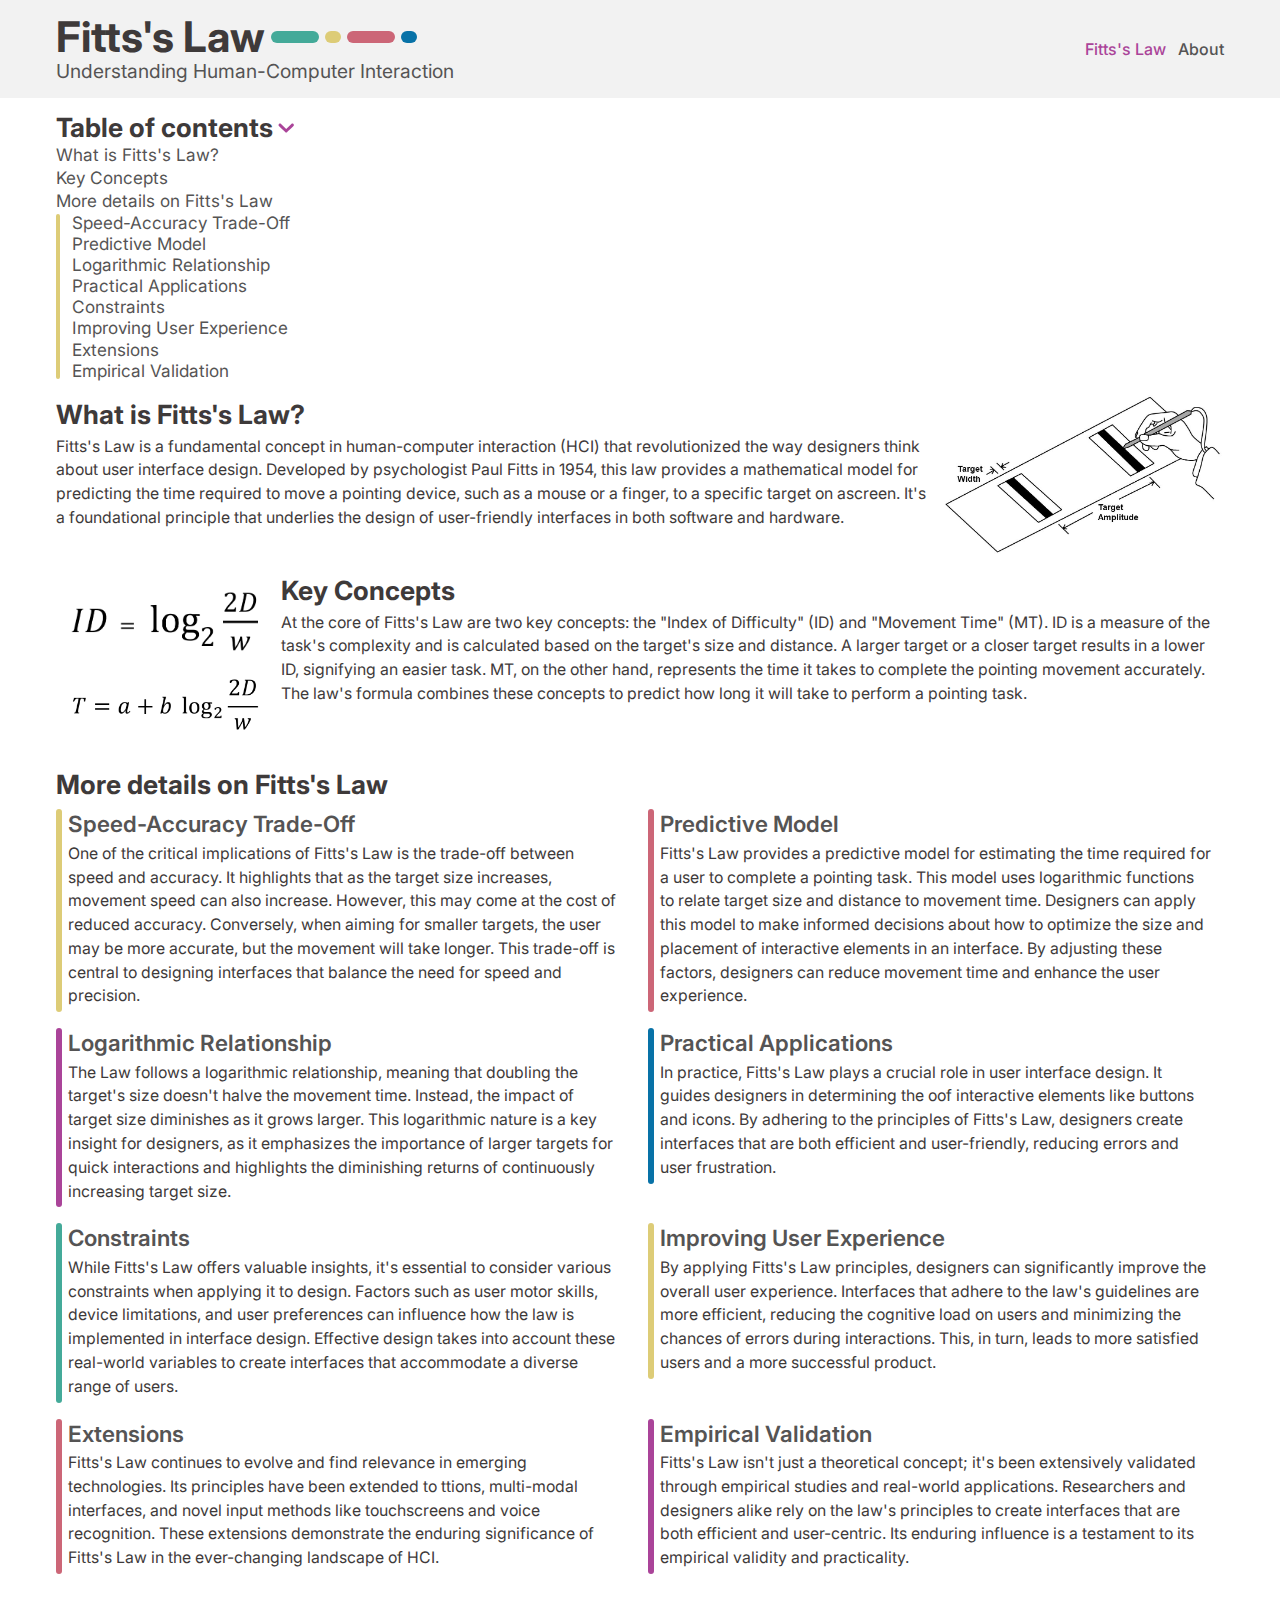
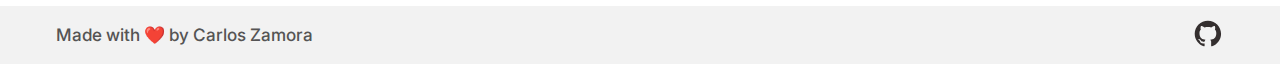
==== commit fbe97efa: "improve accesibility and seo" ====
--- a/index.html
+++ b/index.html
@@ -5,8 +5,19 @@
   <meta charset="UTF-8">
   <meta name="viewport" content="width=device-width, initial-scale=1.0">
   <title>Fitts's Law - Understanding Human-Computer Interaction</title>
+  <meta name="description"
+    content="Learn about Fitts's Law, a fundamental principle in human-computer interaction (HCI) and ergonomics that describes the relationship between target size, distance, and interaction time.">
+  <meta name="keywords" content="Fitts's Law, HCI, human-computer interaction, ergonomics, user interface design">
+  <meta name="author" content="Carlos Zamora">
+  <meta name="robots" content="index, follow">
+  <meta name="googlebot" content="index, follow">
+  <meta name="bingbot" content="index, follow">
+  <meta name="apple-mobile-web-app-capable" content="yes">
+  <meta name="theme-color" content="#FFFFFF">
+  <link rel="canonical" href="https://https://carloszamora14.github.io/fitts-law">
+  <link href="https://fonts.googleapis.com/css?family=Roboto:400,700&display=swap" rel="stylesheet">
   <link rel="stylesheet" href="./styles/css/style.css">
-  <link href="https://fonts.googleapis.com/css?family=Inter:regular,500,600,700" rel="stylesheet" />
+  <link href="https://fonts.googleapis.com/css?family=Inter:regular,500,600,700&display=swap" rel="stylesheet" />
 </head>
 
 <body>
@@ -15,8 +26,8 @@
       <div>
         <h1 class="header__title header__title--index">
           Fitts's Law
-          <span></span>
-          <span></span>
+          <span aria-hidden="true"></span>
+          <span aria-hidden="true"></span>
         </h1>
         <p class="header__subtitle">Understanding Human-Computer Interaction</p>
       </div>
@@ -42,19 +53,30 @@
     <div class="toc__content">
       <nav>
         <ul class="toc__list">
-          <li><a href="#what-is" class="toc__list-link">What is Fitts's Law?</a></li>
-          <li><a href="#key-concepts" class="toc__list-link">Key Concepts</a></li>
+          <li><a href="#what-is" aria-label="Go to the What is Fitts's law? section" class="toc__list-link">What is
+              Fitts's Law?</a></li>
+          <li><a href="#key-concepts" aria-label="Go to the Key concepts section" class="toc__list-link">Key
+              Concepts</a></li>
           <li>
-            <a href="#more-details" class="toc__list-link">More details on Fitts's Law</a>
+            <a href="#more-details" aria-label="Go to the More details on Fitts's law section"
+              class="toc__list-link">More details on Fitts's Law</a>
             <ul class="toc__sublist">
-              <li><a href="#speed-accuracy" class="toc__list-link">Speed-Accuracy Trade-Off</a></li>
-              <li><a href="#predictive-model" class="toc__list-link">Predictive Model</a></li>
-              <li><a href="#logarithmic" class="toc__list-link">Logarithmic Relationship</a></li>
-              <li><a href="#practical-applications" class="toc__list-link">Practical Applications</a></li>
-              <li><a href="#constraints" class="toc__list-link">Constraints</a></li>
-              <li><a href="#user-experience" class="toc__list-link">Improving User Experience</a></li>
-              <li><a href="#extensions" class="toc__list-link">Extensions</a></li>
-              <li><a href="#validation" class="toc__list-link">Empirical Validation</a></li>
+              <li><a href="#speed-accuracy" aria-label="Go to the Speed-Accuracy Trade-Off subsection"
+                  class="toc__list-link">Speed-Accuracy Trade-Off</a></li>
+              <li><a href="#predictive-model" aria-label="Go to the Predictive model subsection"
+                  class="toc__list-link">Predictive Model</a></li>
+              <li><a href="#logarithmic" aria-label="Go to the Logarithmic relationship subsection"
+                  class="toc__list-link">Logarithmic Relationship</a></li>
+              <li><a href="#practical-applications" aria-label="Go to the Improving Practical applications subsection"
+                  class="toc__list-link">Practical Applications</a></li>
+              <li><a href="#constraints" aria-label="Go to the Constraints subsection"
+                  class="toc__list-link">Constraints</a></li>
+              <li><a href="#user-experience" aria-label="Go to the Improving User Experience subsection"
+                  class="toc__list-link">Improving User Experience</a></li>
+              <li><a href="#extensions" aria-label="Go to the Extensions subsection"
+                  class="toc__list-link">Extensions</a></li>
+              <li><a href="#validation" aria-label="Go to the Empirical Validation subsection"
+                  class="toc__list-link">Empirical Validation</a></li>
             </ul>
           </li>
         </ul>
@@ -67,7 +89,7 @@
       <div class="main-content__section__body">
         <h2 class="main-content__section__title">
           What is Fitts's Law?
-          <a class="anchor" href="#what-is"></a>
+          <a aria-hidden="true" tabindex="-1" class="anchor" href="#what-is" aria-label="Go to the What is Fitts's law? section"></a>
         </h2>
         <p class="main-content__section__paragraph">
           Fitts's Law is a fundamental concept in human-computer interaction (HCI) that revolutionized the way designers
@@ -81,14 +103,15 @@
         </p>
       </div>
       <figure class="main-content__section__figure">
-        <img src="./images/fitts-law.jpg" class="main-content__section__img">
+        <img src="./images/fitts-law.jpg" class="main-content__section__img" witdh="100%" heigth="auto"
+          alt="A hand resting on a table while holding a pencil and there is a target area labeled on a table some distance away from the hand">
       </figure>
     </section>
     <section id="key-concepts" class="main-content__section">
       <div class="main-content__section__body">
         <h2 class="main-content__section__title">
           Key Concepts
-          <a class="anchor" href="#key-concepts"></a>
+          <a aria-hidden="true" tabindex="-1" class="anchor" href="#key-concepts" aria-label="Go to the Key concepts section"></a>
         </h2>
         <p class="main-content__section__paragraph">
           At the core of Fitts's Law are two key concepts: the "Index of Difficulty" (ID) and "Movement Time" (MT). ID
@@ -105,24 +128,26 @@
       </div>
       <div class="main-content__section__images-container">
         <figure class="main-content__section__figure">
-          <img src="./images/formula-id.png" class="main-content__section__img">
+          <img src="./images/formula-id.png" class="main-content__section__img" witdh="100%" heigth="auto"
+            alt="Index of difficulty equals logarithm base 2 of the cocient of two times the distance divided by width">
         </figure>
         <figure class="main-content__section__figure">
-          <img src="./images/formula-mt.png" class="main-content__section__img">
+          <img src="./images/formula-mt.png" class="main-content__section__img" witdh="100%" heigth="auto"
+            alt="The movement time is equal to the constant 'a' plus the product of the constant 'b' times the index of difficulty">
         </figure>
       </div>
     </section>
     <section id="more-details">
       <h2 class="main-content__section__title">
         More details on Fitts's Law
-        <a class="anchor" href="#more-details"></a>
+        <a aria-hidden="true" tabindex="-1" class="anchor" href="#more-details" aria-label="Go to the More details on Fitts's law section"></a>
       </h2>
       <div class="grid">
         <section id="speed-accuracy" class="grid__section">
-          <h2 class="grid__section-heading">
+          <h3 class="grid__section-heading">
             Speed-Accuracy Trade-Off
-            <a class="anchor" href="#speed-accuracy"></a>
-          </h2>
+            <a aria-hidden="true" tabindex="-1" class="anchor" href="#speed-accuracy" aria-label="Go to the Speed-Accuracy Trade-Off subsection"></a>
+          </h3>
           <p class="grid__section-text">One of the critical implications of Fitts's Law is the trade-off between speed
             and accuracy. It highlights
             that
@@ -135,10 +160,10 @@
             trade-off is central to designing interfaces that balance the need for speed and precision.</p>
         </section>
         <section id="predictive-model" class="grid__section">
-          <h2 class="grid__section-heading">
+          <h3 class="grid__section-heading">
             Predictive Model
-            <a class="anchor" href="#predictive-model"></a>
-          </h2>
+            <a aria-hidden="true" tabindex="-1" class="anchor" href="#predictive-model" aria-label="Go to the Predictive model subsection"></a>
+          </h3>
           <p class="grid__section-text">
             Fitts's Law provides a predictive model for estimating the time required for a user to complete a pointing
             task.
@@ -150,10 +175,10 @@
           </p>
         </section>
         <section id="logarithmic" class="grid__section">
-          <h2 class="grid__section-heading">
+          <h3 class="grid__section-heading">
             Logarithmic Relationship
-            <a class="anchor" href="#logarithmic"></a>
-          </h2>
+            <a aria-hidden="true" tabindex="-1" class="anchor" href="#logarithmic" aria-label="Go to the Logarithmic relationship subsection"></a>
+          </h3>
           <p class="grid__section-text">The Law follows a logarithmic relationship, meaning that doubling the target's
             size doesn't halve the
             movement
@@ -165,10 +190,11 @@
             returns of continuously increasing target size.</p>
         </section>
         <section id="practical-applications" class="grid__section">
-          <h2 class="grid__section-heading">
+          <h3 class="grid__section-heading">
             Practical Applications
-            <a class="anchor" href="#practical-applications"></a>
-          </h2>
+            <a aria-hidden="true" tabindex="-1" class="anchor" href="#practical-applications"
+              aria-label="Go to the Improving Practical applications subsection"></a>
+          </h3>
           <p class="grid__section-text"> In practice, Fitts's Law plays a crucial role in user interface design. It
             guides designers in determining
             the
@@ -178,10 +204,10 @@
             frustration.</p>
         </section>
         <section id="constraints" class="grid__section" class="grid__section">
-          <h2 class="grid__section-heading">
+          <h3 class="grid__section-heading">
             Constraints
-            <a class="anchor" href="#constraints"></a>
-          </h2>
+            <a aria-hidden="true" tabindex="-1" class="anchor" href="#constraints" aria-label="Go to the Constraints subsection"></a>
+          </h3>
           <p class="grid__section-text">While Fitts's Law offers valuable insights, it's essential to consider various
             constraints when applying it
             to
@@ -194,10 +220,10 @@
           </p>
         </section>
         <section id="user-experience" class="grid__section">
-          <h2 class="grid__section-heading">
+          <h3 class="grid__section-heading">
             Improving User Experience
-            <a class="anchor" href="#user-experience"></a>
-          </h2>
+            <a aria-hidden="true" tabindex="-1" class="anchor" href="#user-experience" aria-label="Go to the Improving User Experience subsection"></a>
+          </h3>
           <p class="grid__section-text">By applying Fitts's Law principles, designers can significantly improve the
             overall user experience.
             Interfaces
@@ -208,10 +234,10 @@
           </p>
         </section>
         <section id="extensions" class="grid__section">
-          <h2 class="grid__section-heading">
+          <h3 class="grid__section-heading">
             Extensions
-            <a class="anchor" href="#extensions"></a>
-          </h2>
+            <a aria-hidden="true" tabindex="-1" class="anchor" href="#extensions" aria-label="Go to the Extensions subsection"></a>
+          </h3>
           <p class="grid__section-text">Fitts's Law continues to evolve and find relevance in emerging technologies. Its
             principles have been
             extended
@@ -222,10 +248,10 @@
             HCI.</p>
         </section>
         <section id="validation" class="grid__section">
-          <h2 class="grid__section-heading">
+          <h3 class="grid__section-heading">
             Empirical Validation
-            <a class="anchor" href="#validation"></a>
-          </h2>
+            <a aria-hidden="true" tabindex="-1" class="anchor" href="#validation" aria-label="Go to the Empirical Validation subsection"></a>
+          </h3>
           <p class="grid__section-text">Fitts's Law isn't just a theoretical concept; it's been extensively validated
             through empirical studies and
             real-world applications. Researchers and designers alike rely on the law's principles to create interfaces
@@ -242,7 +268,7 @@
       <nav class="footer__socials">
         <ul>
           <li>
-            <a href="https://github.com/CarlosZamora14">
+            <a href="https://github.com/CarlosZamora14" aria-label="Visit the author Github page">
               <svg class="footer__socials-svg" width="32" height="32" viewBox="0 0 32 32" fill="none"
                 xmlns="http://www.w3.org/2000/svg">
                 <path fill-rule="evenodd" clip-rule="evenodd"
--- a/styles/css/style.css
+++ b/styles/css/style.css
@@ -71,7 +71,6 @@
   --blue-clr: #0872A7;
   --light-clr: #F2F2F2;
   --white-clr: #FFFFFF;
-  --gray-clr: #807E7E;
   --dark-gray-clr: #555454;
   --black-clr: #3e3a3a;
 }
@@ -263,7 +262,7 @@
   min-width: max-content;
 }
 .header__navbar-item a {
-  color: var(--gray-clr);
+  color: var(--dark-gray-clr);
   text-decoration: none;
   font-weight: 500;
 }
@@ -287,7 +286,7 @@
   text-decoration: none;
 }
 
-:is(h1, h2, h3):hover .anchor::before {
+:is(h1, h2, h3):focus-within .anchor::before, :is(h1, h2, h3):hover .anchor::before {
   content: "#";
 }
 
@@ -303,7 +302,7 @@
   transition: transform 250ms ease-in-out;
 }
 .toc__summary {
-  display: flex;
+  display: inline-flex;
   align-items: center;
   cursor: pointer;
   list-style-type: none;
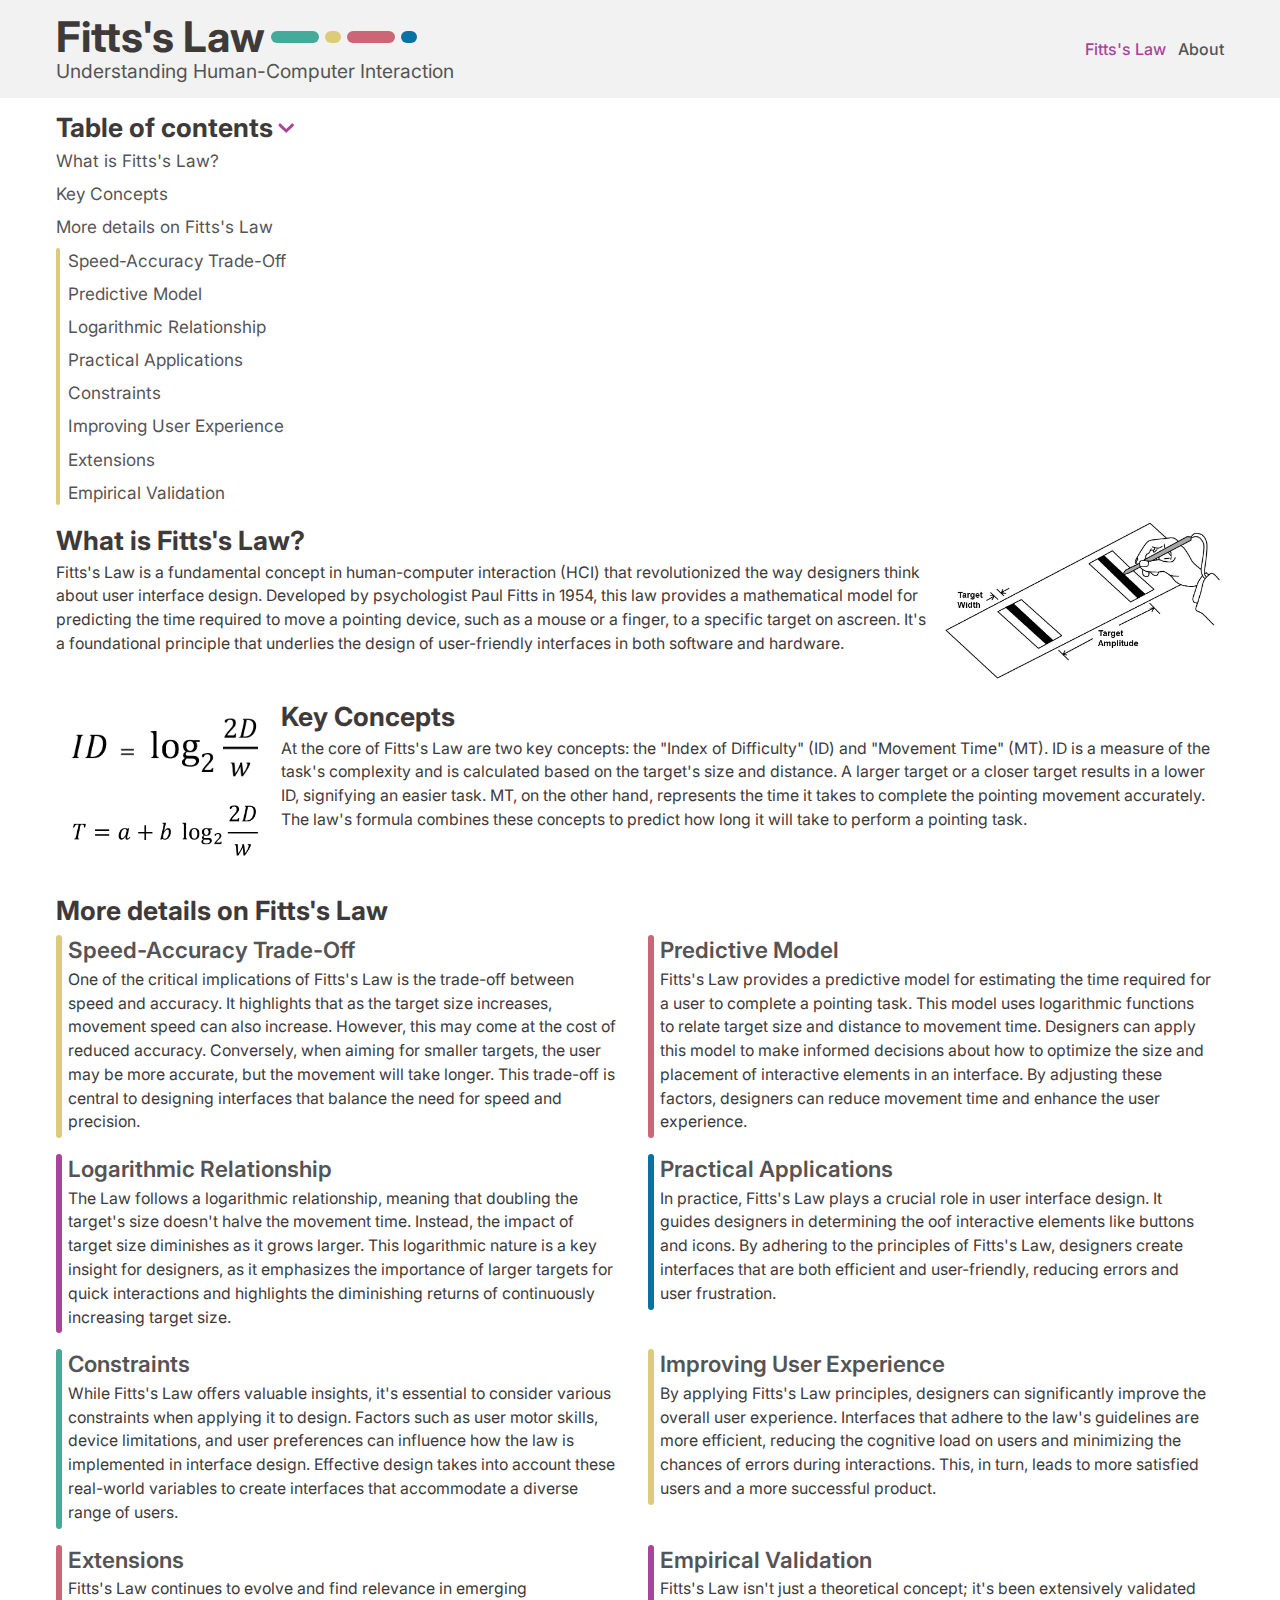
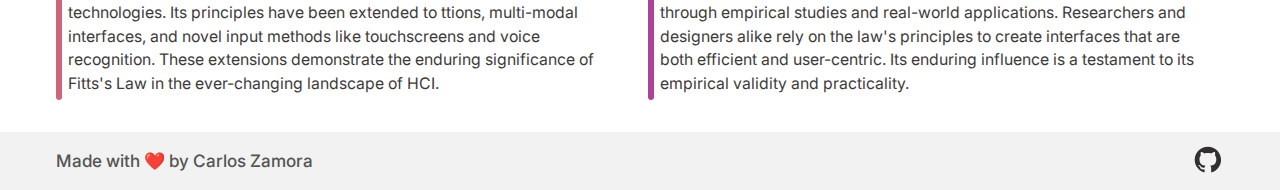
==== commit 343af60a: "add readme and minify css" ====
--- a/index.html
+++ b/index.html
@@ -16,7 +16,7 @@
   <meta name="theme-color" content="#FFFFFF">
   <link rel="canonical" href="https://https://carloszamora14.github.io/fitts-law">
   <link href="https://fonts.googleapis.com/css?family=Roboto:400,700&display=swap" rel="stylesheet">
-  <link rel="stylesheet" href="./styles/css/style.css">
+  <link rel="stylesheet" href="./styles/css/style.min.css">
   <link href="https://fonts.googleapis.com/css?family=Inter:regular,500,600,700&display=swap" rel="stylesheet" />
 </head>
 
--- a/styles/css/style.min.css
+++ b/styles/css/style.min.css
@@ -0,0 +1 @@
+html,body,div,span,h1,h2,h3,p,a,ul,li,img,article,details,figure,figcaption,footer,header,nav,output,section,summary{margin:0;padding:0;border:0;font-size:100%;font:inherit;vertical-align:baseline}article,details,figcaption,figure,footer,header,menu,nav,section{display:block}body{line-height:1}ol,ul{list-style:none}html{box-sizing:border-box}*,*::before,*::after{box-sizing:inherit}img{max-width:100%}:root{--green-clr: #44AA99;--yellow-clr: #DDCC77;--pink-clr: #CC6677;--purple-clr: #AA4499;--magenta-clr: #51022c;--blue-clr: #0872A7;--light-clr: #F2F2F2;--white-clr: #FFFFFF;--dark-gray-clr: #555454;--black-clr: #3e3a3a}:root{--default-fs: 1rem;--tiny-fs: calc(var(--default-fs) * 0.75);--mini-fs: calc(var(--default-fs) * 0.8125);--small-fs: calc(var(--default-fs) * 0.9125);--big-fs: calc(var(--default-fs) * 1.0625);--large-fs: calc(var(--default-fs) * 1.125);--huge-fs: calc(var(--default-fs) * 1.25);--svg-fs: calc(var(--default-fs) * 1.5);--enormous-fs: calc(var(--default-fs) * 2)}@media screen and (min-width: 20rem){:root{--default-fs: calc(1rem + 3 * ((100vw - 20rem) / 560))}}@media screen and (min-width: 90rem){:root{--default-fs: 1.375rem}}html{font-family:"Inter",sans-serif}.container{padding:0 max(.25rem,2vw)}@media only screen and (min-width: 20rem){.container{width:96%;max-width:90rem;padding:0;margin:0 auto}}@media only screen and (min-width: 34rem){.container{width:94.8%}}@media only screen and (min-width: 48rem){.container{width:93.6%}}@media only screen and (min-width: 62rem){.container{width:92.4%}}@media only screen and (min-width: 76rem){.container{width:91.2%}}@media only screen and (min-width: 90rem){.container{width:90%}}.header{background-color:var(--light-clr);padding:1rem 0}.header__content{display:flex;flex-direction:column;align-items:center;justify-content:space-between;text-align:center}@media only screen and (min-width: 48rem){.header__content{text-align:start;flex-direction:row}}.header__title{display:flex;align-items:center;justify-content:center;width:100%;font-size:var(--enormous-fs);font-weight:700}@media only screen and (min-width: 14rem)and (max-width: 48rem){.header__title--index span{display:flex;align-items:center;flex-grow:1;max-width:3rem}.header__title--index span::before{content:"";width:100%;height:.75rem;border-radius:1rem}.header__title--index span:nth-child(1){order:-1;margin-right:.375rem}.header__title--index span:nth-child(1)::before{background-color:var(--yellow-clr)}.header__title--index span:nth-child(2){margin-left:.375rem}.header__title--index span:nth-child(2)::before{background-color:var(--pink-clr)}}@media only screen and (min-width: 20rem)and (max-width: 48rem){.header__title--about span{display:flex;align-items:center;flex-grow:1;max-width:3rem}.header__title--about span::before{content:"";width:100%;height:.75rem;border-radius:1rem}.header__title--about span:nth-child(1){order:-1;margin-right:.375rem}.header__title--about span:nth-child(1)::before{background-color:var(--yellow-clr)}.header__title--about span:nth-child(2){margin-left:.375rem}.header__title--about span:nth-child(2)::before{background-color:var(--pink-clr)}}@media only screen and (min-width: 48rem){.header__title{justify-content:flex-start}.header__title span{display:flex;align-items:center;gap:.375rem;margin-left:.375rem}.header__title span::before,.header__title span::after{content:"";width:3rem;height:.75rem;border-radius:1rem}.header__title span::after{width:1rem}.header__title span:nth-child(1)::before{background-color:var(--green-clr)}.header__title span:nth-child(1)::after{background-color:var(--yellow-clr)}.header__title span:nth-child(2)::before{background-color:var(--pink-clr)}.header__title span:nth-child(2)::after{background-color:var(--blue-clr)}}.header__subtitle{margin-top:.25rem;font-size:var(--small-fs);color:var(--dark-gray-clr)}.header__navbar{margin-top:1rem}.header__navbar-item{min-width:-moz-max-content;min-width:max-content}.header__navbar-item a{color:var(--dark-gray-clr);text-decoration:none;font-weight:500}.header__navbar-item a.active{color:var(--purple-clr)}.header__navbar-list{display:flex;align-items:center;justify-content:space-between;gap:.75rem}@media only screen and (min-width: 48rem){.header__navbar{margin-top:0}}.anchor{color:var(--purple-clr);text-decoration:none}:is(h1,h2,h3):focus-within .anchor::before,:is(h1,h2,h3):hover .anchor::before{content:"#"}.toc{margin-top:1rem}.toc[open] .toc__svg{transform:rotate(180deg)}.toc__svg{width:var(--huge-fs);height:auto;transition:transform 250ms ease-in-out}.toc__summary{display:inline-flex;align-items:center;cursor:pointer;list-style-type:none}.toc__summary::-webkit-details-marker{display:none}.toc__title{font-size:var(--huge-fs);font-weight:700}.toc__list>*{margin-top:.5rem}.toc__list-link{display:inline-block;color:var(--dark-gray-clr);text-decoration:none;font-size:var(--mini-fs);padding:.25rem 0}.toc__list-link:hover,.toc__list-link:focus{color:var(--magenta-clr);text-decoration:underline}.toc__sublist{position:relative;padding-left:.75rem}.toc__sublist>*{margin-top:.5rem}.toc__sublist::before{content:"";position:absolute;top:0;left:0;width:4px;height:100%;background-color:var(--yellow-clr);border-radius:1rem}.main-content{margin-top:1rem;margin-bottom:auto}.main-content>*+*{margin-top:1rem}.main-content__section{display:flex;flex-direction:column;align-items:center;justify-content:space-between;gap:.5rem}.main-content__section__body{line-height:1.5;font-size:var(--tiny-fs)}.main-content__section__title{font-size:var(--huge-fs);font-weight:700}.main-content__section__figure{display:flex;align-items:center;justify-content:center}.main-content__section__img{max-height:10rem}.main-content__section__images-container{display:flex;flex-direction:column;align-items:center;padding:.75rem 0}.main-content__section__images-container img{max-height:5rem}@media only screen and (min-width: 20rem){.main-content__section__images-container{flex-direction:row}}@media only screen and (min-width: 48rem){.main-content__section__images-container{flex-direction:column}}@media only screen and (min-width: 48rem){.main-content__section{flex-direction:row;align-items:flex-start}.main-content__section>*:last-child{flex:1 0 auto}.main-content__section:nth-child(even){flex-flow:row-reverse}}.grid{display:grid;grid-template-columns:1fr;gap:1rem;margin-top:.75rem}.grid__section{position:relative;align-self:flex-start;padding:.25rem .75rem}.grid__section::before{content:"";position:absolute;width:6px;height:100%;border-radius:1rem;left:0;top:0}.grid__section:nth-child(5n)::before{background-color:var(--green-clr)}.grid__section:nth-child(5n+1)::before{background-color:var(--yellow-clr)}.grid__section:nth-child(5n+2)::before{background-color:var(--pink-clr)}.grid__section:nth-child(5n+3)::before{background-color:var(--purple-clr)}.grid__section:nth-child(5n+4)::before{background-color:var(--blue-clr)}.grid__section-heading{color:var(--dark-gray-clr);font-size:var(--big-fs);font-weight:600}.grid__section-text{margin-top:.375rem;line-height:1.5;font-size:var(--tiny-fs)}@media only screen and (min-width: 48rem){.grid{grid-template-columns:1fr 1fr}}.footer{background-color:var(--light-clr);padding:.75rem 0;margin-top:2rem}.footer__content{display:flex;flex-direction:column;align-items:center;justify-content:space-between;gap:.75rem}@media only screen and (min-width: 36rem){.footer__content{flex-direction:row}}.footer__author{color:var(--dark-gray-clr);font-size:var(--mini-fs);font-weight:500}.footer__socials-svg{width:var(--svg-fs);height:auto}body{display:flex;flex-direction:column;min-height:100vh;color:var(--black-clr)}/*# sourceMappingURL=style.min.css.map */